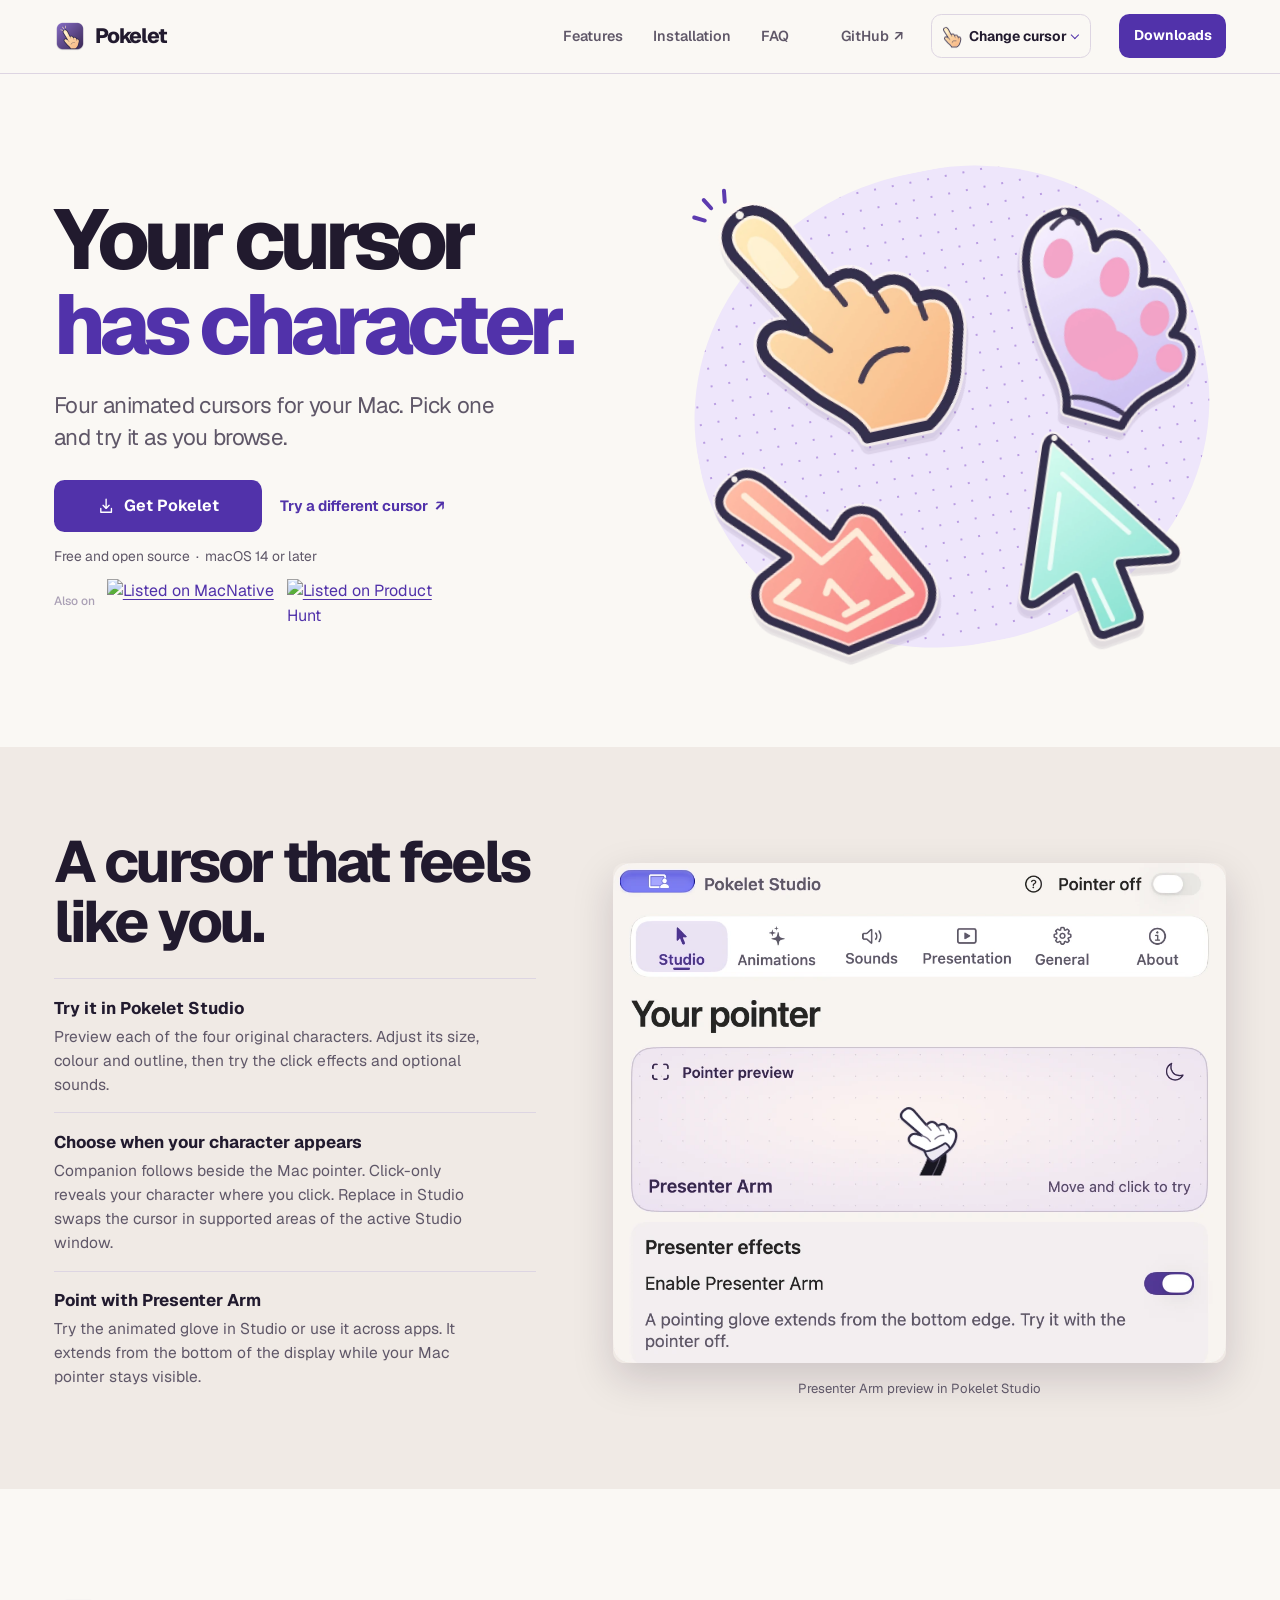
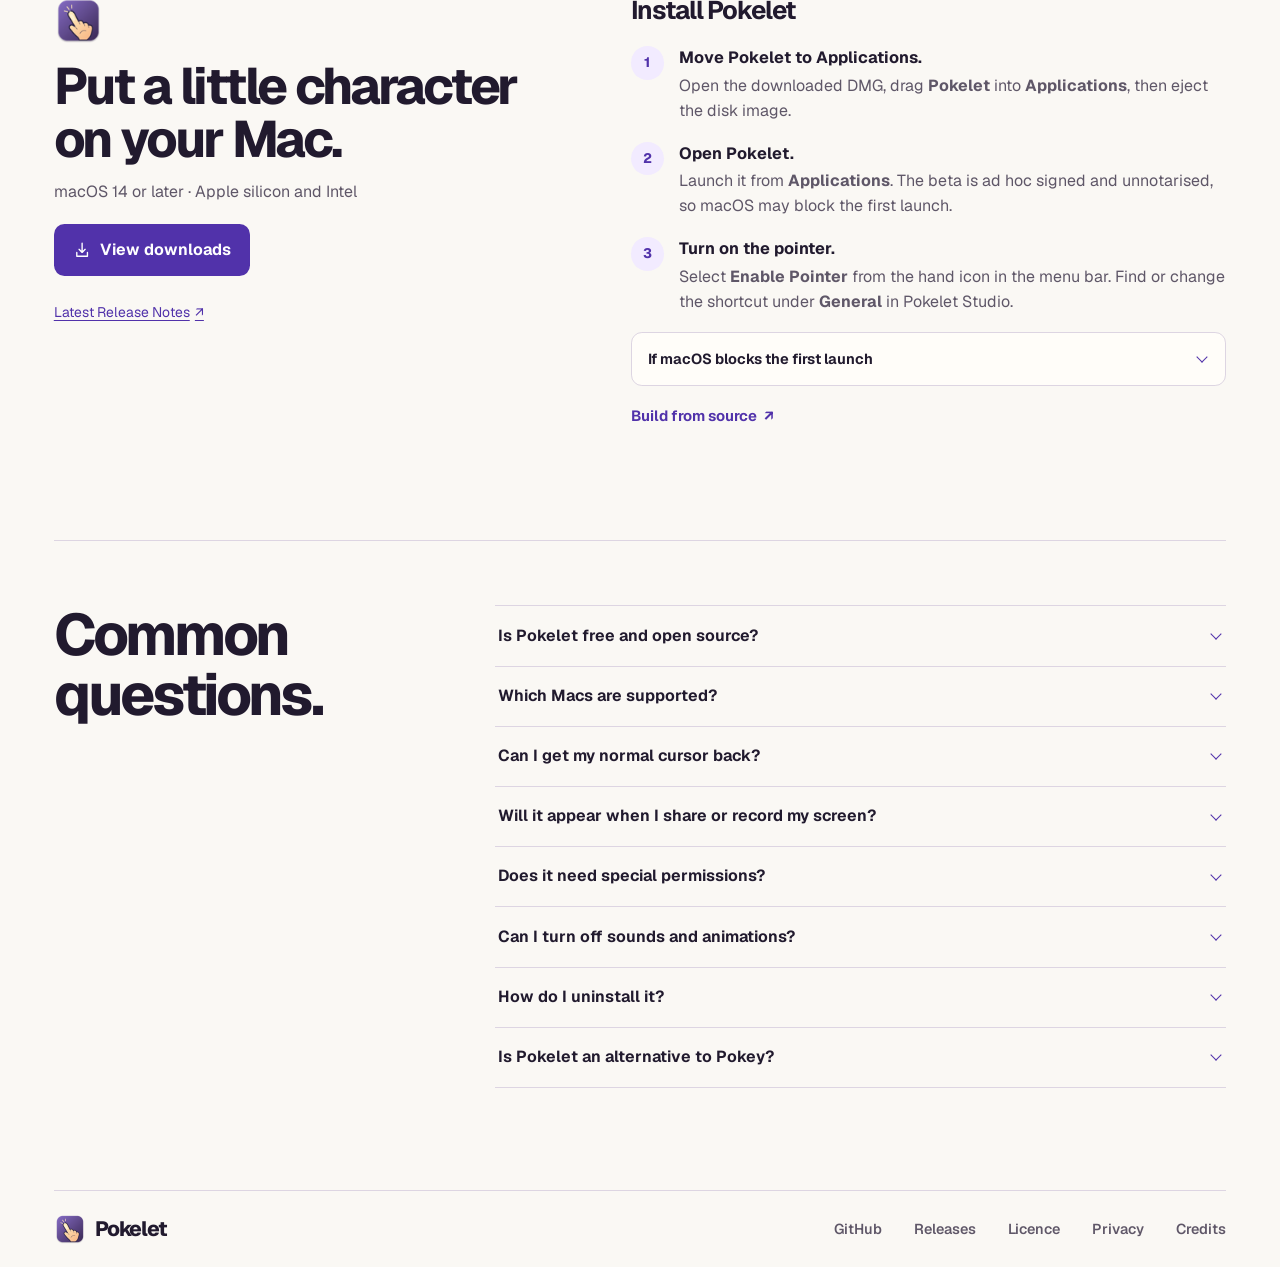
==== docs/site/index.html @ 0ee72906 "docs: update README and index.html with new links and badges" ====
<!DOCTYPE html>
<html lang="en-GB">
<head>
  <meta charset="utf-8">
  <meta name="viewport" content="width=device-width, initial-scale=1">
  <meta name="color-scheme" content="light dark">
  <meta name="theme-color" content="#faf8f4" media="(prefers-color-scheme: light)">
  <meta name="theme-color" content="#1a1622" media="(prefers-color-scheme: dark)">
  <title>Pokelet · Free animated cursor for macOS</title>
  <meta name="description" content="Pokelet is a free, open-source animated cursor app for macOS. Try four original cartoon characters, then customise their colours, click reactions and sounds on your Mac.">
  <link rel="canonical" href="https://smcnab1.github.io/pokelet/">
  <link rel="icon" href="assets/pokelet-icon.png" type="image/png" sizes="64x64">
  <meta property="og:type" content="website">
  <meta property="og:site_name" content="Pokelet">
  <meta property="og:title" content="Pokelet · Free animated cursor for macOS">
  <meta property="og:description" content="Give your Mac cursor a little character. Try four animated pointers right in your browser.">
  <meta property="og:url" content="https://smcnab1.github.io/pokelet/">
  <meta property="og:image" content="https://smcnab1.github.io/pokelet/assets/pokelet-social.jpg">
  <meta property="og:image:width" content="1200">
  <meta property="og:image:height" content="630">
  <meta property="og:image:alt" content="Pokelet’s four original cursor characters against a lilac dotted backdrop beside the words Your cursor has character.">
  <meta name="twitter:card" content="summary_large_image">
  <link rel="preload" href="assets/geist.woff2" as="font" type="font/woff2" crossorigin>
  <link rel="stylesheet" href="style.css">
  <link rel="modulepreload" href="cursor.js">
  <link rel="modulepreload" href="releases.js">
  <script type="application/ld+json">
    {
      "@context": "https://schema.org",
      "@type": "SoftwareApplication",
      "name": "Pokelet",
      "url": "https://smcnab1.github.io/pokelet/",
      "description": "A free, open-source animated cursor companion for macOS.",
      "operatingSystem": "macOS 14 or later",
      "applicationCategory": "DesktopEnhancementApplication",
      "downloadUrl": "https://github.com/smcnab1/pokelet/releases",
      "offers": {"@type": "Offer", "price": 0, "priceCurrency": "USD"},
      "license": "https://github.com/smcnab1/pokelet/blob/main/LICENSE",
      "image": "https://smcnab1.github.io/pokelet/assets/pokelet-social.jpg"
    }
  </script>
  <script type="module" src="site.js"></script>
</head>
<body id="top">
  <a class="skip-link" href="#main">Skip to content</a>
  <header class="site-header">
    <div class="wrap header-inner">
      <a class="brand" href="#top">
        <img src="assets/pokelet-icon.png" width="32" height="32" alt="">
        Pokelet
      </a>
      <button class="menu-toggle" type="button" aria-expanded="false" aria-controls="primary-nav" hidden>
        <span class="menu-icon" aria-hidden="true"></span> Menu
      </button>
      <nav id="primary-nav" class="primary-nav" aria-label="Main">
        <a href="#features">Features</a>
        <a href="#install">Installation</a>
        <a href="#questions">FAQ</a>
        <a class="nav-github" href="https://github.com/smcnab1/pokelet">GitHub <span aria-hidden="true">↗</span></a>
      </nav>
      <details class="cursor-picker" hidden>
        <summary>
          <img src="assets/characters/finger-original-cursor.png" width="26" height="26" alt="">
          <svg class="native-marker" viewBox="0 0 26 26" width="26" height="26" aria-hidden="true"><path fill="currentColor" d="m7 4 14 11-7 .5-3.5 5z"/></svg>
          <span class="picker-label">Change cursor</span>
        </summary>
          <div class="cursor-options" id="cursor-options">
            <fieldset>
              <legend>Character</legend>
              <div class="character-options">
                <label class="character-choice"><input type="radio" name="character" value="finger" checked>
                  <span><img src="assets/characters/finger-original.webp" loading="lazy" width="50" height="50" alt="">The Finger</span>
                </label>
                <label class="character-choice"><input type="radio" name="character" value="catPaw">
                  <span><img src="assets/characters/catPaw-original.webp" loading="lazy" width="50" height="50" alt="">Cat Paw</span>
                </label>
                <label class="character-choice"><input type="radio" name="character" value="foamFinger">
                  <span><img src="assets/characters/foamFinger-original.webp" loading="lazy" width="50" height="50" alt="">Foam Finger</span>
                </label>
                <label class="character-choice"><input type="radio" name="character" value="comicArrow">
                  <span><img src="assets/characters/comicArrow-original.webp" loading="lazy" width="50" height="50" alt="">Comic Arrow</span>
                </label>
              </div>
            </fieldset>
            <div class="control-pair">
              <div>
                <label for="palette">Colour</label>
                <select id="palette" name="palette">
                  <option value="original">Original</option>
                  <option value="white">White</option>
                  <option value="black">Black</option>
                </select>
              </div>
              <div>
                <label for="response">Click response</label>
                <select id="response" name="response">
                  <option value="0">Barely There</option>
                  <option value="1">Polite</option>
                  <option value="2" selected>Playful</option>
                  <option value="3">Dramatic</option>
                  <option value="4">Unhinged</option>
                </select>
              </div>
            </div>
            <div class="control-bottom">
              <label class="sound-toggle"><input type="checkbox" name="sound"> Sound</label>
              <button class="reset-button" type="button" aria-pressed="false">Use normal cursor</button>
            </div>
          </div>
      </details>
      <a class="button button-small header-download" data-download="Download" href="https://github.com/smcnab1/pokelet/releases"><span class="download-label">Downloads</span></a>
    </div>
  </header>

  <main id="main" tabindex="-1">
    <section class="wrap hero" id="try" aria-labelledby="hero-title">
      <div class="hero-copy">
        <h1 id="hero-title">Your cursor <span>has character.</span></h1>
        <p class="intro">Four animated cursors for your Mac. Pick one and try it as you browse.</p>
        <div class="actions">
          <a class="button" data-download="Download Pokelet" href="https://github.com/smcnab1/pokelet/releases">
            <svg class="icon" viewBox="0 0 24 24" fill="none" stroke="currentColor" stroke-width="1.8" stroke-linecap="round" stroke-linejoin="round" aria-hidden="true"><path d="M12 3v12m-4-4 4 4 4-4M5 15v5h14v-5"/></svg>
            <span class="download-label">Get Pokelet</span>
          </a>
          <button class="text-action hero-picker" type="button" aria-controls="cursor-options" aria-expanded="false" hidden>Try a different cursor <span aria-hidden="true">↗</span></button>
        </div>      
        <div class="hero-support">
          <p class="hero-note">
            Free and open source
            <span aria-hidden="true">·</span>
            macOS 14 or later
          </p>

          <div class="hero-listing">
            <span class="hero-listing-label">Also on</span>

            <a
              class="hero-listing-link"
              href="https://macnative.io/apps/pokelet?utm_source=macnative-badge&utm_medium=referral"
              target="_blank"
              rel="noopener noreferrer"
              aria-label="View Pokelet on MacNative"
            >
              <img
                src="https://macnative.io/badge?kind=listed&amp;theme=dark&amp;slug=pokelet&amp;small=1&amp;rounded=1"
                alt="Listed on MacNative"
                width="168"
                height="44"
                decoding="async"
              />
            </a>
            <a 
              class="hero-listing-link"
              href="https://www.producthunt.com/products/pokelet?embed=true&amp;utm_source=badge-featured&amp;utm_medium=badge&amp;utm_campaign=badge-pokelet" 
              target="_blank" 
              rel="noopener noreferrer"
              aria-label="View Pokelet on Product Hunt"
            >
              <img 
                src="https://api.producthunt.com/widgets/embed-image/v1/featured.svg?post_id=1326610&amp;theme=dark&amp;t=1795424503464"
                alt="Listed on Product Hunt"
                width="180"
                height="60"
                decoding="async"
              >
            </a>
          </div>
        </div>
      </div>

      <div class="hero-art">
        <div class="character-sheet">
          <button class="hero-piece hero-finger" data-character="finger" type="button" aria-label="Try The Finger" aria-pressed="true" disabled>
            <img class="hero-character" fetchpriority="high" src="assets/characters/finger-original.webp" width="312" height="312" alt="">
          </button>
          <button class="hero-piece hero-cat" data-character="catPaw" type="button" aria-label="Try Cat Paw" aria-pressed="false" disabled>
            <img class="hero-character" src="assets/characters/catPaw-original.webp" width="312" height="312" alt="">
          </button>
          <button class="hero-piece hero-foam" data-character="foamFinger" type="button" aria-label="Try Foam Finger" aria-pressed="false" disabled>
            <img class="hero-character" src="assets/characters/foamFinger-original.webp" width="312" height="312" alt="">
          </button>
          <button class="hero-piece hero-arrow" data-character="comicArrow" type="button" aria-label="Try Comic Arrow" aria-pressed="false" disabled>
            <img class="hero-character" src="assets/characters/comicArrow-original.webp" width="312" height="312" alt="">
          </button>
          <span class="hero-rays" aria-hidden="true"><i></i><i></i><i></i></span>
        </div>
      </div>
    </section>

    <section class="feature-band" id="features" aria-labelledby="features-title">
      <div class="wrap feature-layout">
        <div class="feature-copy">
          <h2 id="features-title">A cursor that feels like you.</h2>
          <dl class="feature-list">
            <div><dt>Try it in Pokelet Studio</dt><dd>Preview each of the four original characters. Adjust its size, colour and outline, then try the click effects and optional sounds.</dd></div>
            <div><dt>Choose when your character appears</dt><dd>Companion follows beside the Mac pointer. Click-only reveals your character where you click. Replace in Studio swaps the cursor in supported areas of the active Studio window.</dd></div>
            <div><dt>Point with Presenter Arm</dt><dd>Try the animated glove in Studio or use it across apps. It extends from the bottom of the display while your Mac pointer stays visible.</dd></div>
          </dl>
        </div>
        <figure class="settings-figure">
          <picture>
            <source media="(prefers-color-scheme: dark) and (min-width: 761px)" srcset="assets/pokelet-studio-dark.webp" width="1450" height="926">
            <img src="assets/pokelet-studio-light.webp" width="1080" height="880" loading="lazy" decoding="async" alt="Pokelet Studio showing the animated Presenter Arm glove in the pointer preview, with Presenter Arm enabled">
          </picture>
          <figcaption>Presenter Arm preview in Pokelet Studio</figcaption>
        </figure>
      </div>
    </section>

    <section class="wrap install-section" id="install" aria-labelledby="install-title">
      <div class="download-panel">
        <img src="assets/pokelet-icon.png" width="64" height="64" loading="lazy" alt="">
        <h2 id="install-title">Put a little character on your Mac.</h2>
        <p>macOS 14 or later · Apple silicon and Intel</p>
        <a class="button" data-download="Download DMG" href="https://github.com/smcnab1/pokelet/releases">
          <svg class="icon" viewBox="0 0 24 24" fill="none" stroke="currentColor" stroke-width="1.8" stroke-linecap="round" stroke-linejoin="round" aria-hidden="true"><path d="M12 3v12m-4-4 4 4 4-4M5 15v5h14v-5"/></svg>
          <span class="download-label">View downloads</span>
        </a>
        <a class="release-link" data-release-notes href="https://github.com/smcnab1/pokelet/releases"><span>Latest Release Notes</span> <span aria-hidden="true">↗</span></a>
      </div>
      <div class="install-guide">
        <h3>Install Pokelet</h3>
        <ol class="steps">
          <li><span class="step-number" aria-hidden="true">1</span><strong>Move Pokelet to Applications.</strong><p>Open the downloaded DMG, drag <strong>Pokelet</strong> into <strong>Applications</strong>, then eject the disk image.</p></li>
          <li><span class="step-number" aria-hidden="true">2</span><strong>Open Pokelet.</strong><p>Launch it from <strong>Applications</strong>. The beta is ad hoc signed and unnotarised, so macOS may block the first launch.</p></li>
          <li><span class="step-number" aria-hidden="true">3</span><strong>Turn on the pointer.</strong><p>Select <strong>Enable Pointer</strong> from the hand icon in the menu bar. Find or change the shortcut under <strong>General</strong> in Pokelet Studio.</p></li>
        </ol>
        <details class="install-note">
          <summary>If macOS blocks the first launch</summary>
          <p>Check the <a data-release-notes href="https://github.com/smcnab1/pokelet/releases">release notes</a>. Proceed only if you trust the source and the <a href="https://github.com/smcnab1/pokelet/blob/main/docs/VERIFYING_RELEASES.md">download verification checks</a> pass. If macOS cannot verify the developer, choose <strong>Open Anyway</strong> in <strong>System Settings → Privacy &amp; Security</strong> if offered. Leave Gatekeeper enabled. Stop if macOS reports damage or malware. <a href="https://support.apple.com/102445">Apple’s guidance on opening apps</a></p>
        </details>
        <a class="text-action source-link" href="https://github.com/smcnab1/pokelet/blob/main/CONTRIBUTING.md#build-from-source">Build from source <span aria-hidden="true">↗</span></a>
      </div>
    </section>

    <section class="wrap faq-section" id="questions" aria-labelledby="faq-title">
      <div class="section-heading">
        <h2 id="faq-title">Common questions.</h2>
      </div>
      <div class="faq-list">
        <details><summary>Is Pokelet free and open source?</summary><p>Yes. Pokelet is a free native macOS app that runs locally without an account. Its source code is available on GitHub under the <a href="https://github.com/smcnab1/pokelet/blob/main/LICENSE">MIT licence</a>.</p></details>
        <details><summary>Which Macs are supported?</summary><p>Pokelet’s universal build targets macOS 14 Sonoma and later on Apple silicon and Intel. Check the release notes for the requirements of your download. Hands-on testing used an M2 Mac. Intel and older macOS runtime checks are pending. See the <a href="https://github.com/smcnab1/pokelet/blob/main/VERIFICATION.md">verification record</a> for details.</p></details>
        <details><summary>Can I get my normal cursor back?</summary><p>Yes. Companion mode keeps the native cursor visible. Replace in Studio restores the normal cursor when you leave eligible areas of the active Studio window. Switch Pokelet off from the menu bar or with the shortcut shown under <strong>General</strong> in Studio.</p></details>
        <details><summary>Will it appear when I share or record my screen?</summary><p>Choose the entire display in your sharing or recording app and check that the overlay appears in its preview. Single-window capture generally excludes it. Whole-display recording was verified on one M2 Mac with an earlier build.</p></details>
        <details><summary>Does it need special permissions?</summary><p>Ordinary pointer features work without Accessibility or Input Monitoring. The optional <strong>Interactive clicks only</strong> sound setting uses Accessibility information. It stays silent if macOS cannot identify the control or Accessibility access is unavailable. Choose <strong>Every click</strong> for regular playback.</p></details>
        <details><summary>Can I turn off sounds and animations?</summary><p>Yes. Sounds start off and can be switched off again in <strong>Sounds</strong>. Turn off click effects in <strong>Animations</strong>. Pokelet also follows the macOS Reduce Motion setting.</p></details>
        <details><summary>How do I uninstall it?</summary><p>To clear preferences, remove imported audio and disable launch at login, first choose <strong>General → Reset Settings…</strong> in Pokelet Studio. Then choose <strong>Quit Pokelet</strong> from the menu and move Pokelet from <strong>Applications</strong> to the Bin.</p></details>
        <details><summary>Is Pokelet an alternative to Pokey?</summary><p>Pokelet is an independent, open-source alternative to Pokey, with its own artwork and click sounds.</p></details>
      </div>
    </section>
  </main>

  <footer class="wrap site-footer">
    <a class="brand" href="#top">
      <img src="assets/pokelet-icon.png" width="32" height="32" loading="lazy" alt="">
      Pokelet
    </a>
    <nav aria-label="Footer">
      <a href="https://github.com/smcnab1/pokelet">GitHub</a>
      <a href="https://github.com/smcnab1/pokelet/releases">Releases</a>
      <a href="https://github.com/smcnab1/pokelet/blob/main/LICENSE">Licence</a>
      <a href="https://github.com/smcnab1/pokelet/blob/main/PRIVACY.md">Privacy</a>
      <a href="https://github.com/smcnab1/pokelet/blob/main/THIRD_PARTY_NOTICES.md">Credits</a>
    </nav>
  </footer>
  <div class="live-pointer" aria-hidden="true"><img src="assets/characters/finger-original.webp" width="52" height="52" alt=""></div>
  <div class="impact" aria-hidden="true">
    <svg viewBox="-26 -26 52 52" width="52" height="52" fill="none" stroke="currentColor" stroke-width="2.5" stroke-linecap="round">
      <path class="impact-rays" d="M0-11v-8m9 23 8 4m-26 0-7 5m5-21-6-4m26 1 6-5"/>
      <circle class="impact-ring" r="12"/>
      <path class="impact-paw" fill="currentColor" stroke="none" d="M-19-2c-3-4 1-8 4-7 4-1 8 4 6 7-2 2-8 2-10 0Zm-4-8a2.5 3 0 1 1 0-6 2.5 3 0 0 1 0 6Zm5-4a2.5 3 0 1 1 0-6 2.5 3 0 0 1 0 6Zm6 0a2.5 3 0 1 1 0-6 2.5 3 0 0 1 0 6Zm5 4a2.5 3 0 1 1 0-6 2.5 3 0 0 1 0 6Z"/>
    </svg>
  </div>
</body>
</html>
---- docs/site/style.css ----
@font-face {
  font-family: Geist;
  src: url("assets/geist.woff2") format("woff2");
  font-style: normal;
  font-weight: 100 900;
  font-display: swap;
}

:root {
  color-scheme: light dark;
  --paper: #faf8f4;
  --surface: #fffdf9;
  --ink: #211a2e;
  --muted: #5f5768;
  --line: #ddd5e2;
  --accent: #5132aa;
  --accent-hover: #3f248c;
  --button-ink: #fff;
  --selected: #f2ebff;
  --selection-border: #6848b9;
  --band: #f0eae5;
  --stage: #eee6fb;
  --stage-dot: #ba9ee2;
  --stage-accent: #5c3baf;
  --gutter: clamp(1rem, 4.2vw, 4rem);
  --section: clamp(4.25rem, 8vw, 7.5rem);
  font-family: Geist, system-ui, sans-serif;
  font-synthesis: none;
  line-height: 1.55;
}

@media (prefers-color-scheme: dark) {
  :root {
    --paper: #1a1622;
    --surface: #221b2e;
    --ink: #f9f2ff;
    --muted: #c6b9d1;
    --line: #41364f;
    --accent: #cfb6ff;
    --accent-hover: #ebdbff;
    --button-ink: #261743;
    --selected: #382b4f;
    --selection-border: #b893f2;
    --band: #211a2c;
    --stage: #38274d;
    --stage-dot: #695386;
    --stage-accent: #e1caff;
  }
}

*, *::before, *::after { box-sizing: border-box; }
[hidden] { display: none !important; }
html { scroll-padding-top: 5.75rem; }
body { margin: 0; background: var(--paper); color: var(--ink); }
img { display: block; max-width: 100%; height: auto; }
button, select, input { font: inherit; }
button { color: inherit; }
a { color: var(--accent); text-underline-offset: .2em; }
a:hover { text-decoration-thickness: 2px; }
:focus-visible { outline: 2px solid var(--accent); outline-offset: 4px; }
h1, h2, h3, p, figure, fieldset, dl, dd { margin: 0; }
h1, h2, h3 { line-height: 1.03; }
h2 { font-size: clamp(2.25rem, 4.55vw, 4.25rem); letter-spacing: -.051em; font-weight: 740; }
h3 { font-size: 1.6rem; letter-spacing: -.045em; }
p { color: var(--muted); }

.wrap {
  width: min(82rem, 100% - max(var(--gutter), env(safe-area-inset-left)) - max(var(--gutter), env(safe-area-inset-right)));
  margin-inline: auto;
}

.skip-link {
  position: fixed;
  z-index: 3;
  inset: .75rem auto auto 1rem;
  transform: translateY(-200%);
  padding: .65rem 1rem;
  border-radius: .5rem;
  background: var(--surface);
}
.skip-link:focus { transform: none; }

.site-header {
  position: sticky;
  z-index: 2;
  top: 0;
  background: var(--paper);
  border-bottom: 1px solid var(--line);
}
.header-inner {
  display: grid;
  grid-template-columns: 1fr auto auto auto;
  grid-template-areas: "brand nav cursor download";
  align-items: center;
  gap: clamp(.75rem, 2.2vw, 2rem);
  min-height: 4.55rem;
  position: relative;
}
.brand {
  grid-area: brand;
  display: inline-flex;
  align-items: center;
  gap: .57rem;
  justify-self: start;
  min-height: 2.75rem;
  color: var(--ink);
  font-size: 1.3rem;
  font-weight: 780;
  letter-spacing: -.055em;
  text-decoration: none;
}
.brand img { flex: none; }
.primary-nav, .site-footer nav { display: flex; align-items: center; flex-wrap: wrap; gap: clamp(.75rem, 2.35vw, 2.1rem); }
.primary-nav { grid-area: nav; }
.primary-nav a, .site-footer nav a {
  display: inline-flex;
  align-items: center;
  gap: .3rem;
  min-height: 2.75rem;
  color: var(--muted);
  font-size: .9rem;
  font-weight: 570;
  text-decoration: none;
}
.primary-nav a:hover, .site-footer nav a:hover { color: var(--accent); text-decoration: underline; }
.nav-github { margin-inline-start: clamp(0rem, 1.7vw, 2rem); }
.menu-toggle {
  grid-area: toggle;
  display: none;
  justify-content: center;
  align-items: center;
  gap: .4rem;
  min-height: 2.75rem;
  padding: 0 .65rem;
  background: transparent;
  border: 1px solid var(--line);
  border-radius: .55rem;
  cursor: pointer;
  font-size: .86rem;
  font-weight: 650;
}
.menu-icon { width: .78rem; height: .42rem; border-block: 1.5px solid; }
.header-download { grid-area: download; min-inline-size: 6.55rem; }

.button {
  display: inline-flex;
  align-items: center;
  justify-content: center;
  gap: .55rem;
  width: fit-content;
  min-height: 3.25rem;
  padding: .65rem 1.12rem;
  border: 1px solid transparent;
  border-radius: .65rem;
  background: var(--accent);
  color: var(--button-ink);
  font-weight: 675;
  text-decoration: none;
  transition: background-color 140ms ease;
}
.button:hover { background: var(--accent-hover); }
.button-small { min-height: 2.75rem; padding: .45rem .85rem; font-size: .88rem; }
.icon { flex: none; width: 1.14rem; height: 1.14rem; }
.text-action {
  display: inline-flex;
  align-items: center;
  gap: .45rem;
  min-height: 2.75rem;
  font-size: .93rem;
  font-weight: 660;
  text-decoration: none;
}
.text-action:hover { text-decoration: underline; }

.hero {
  display: grid;
  grid-template-columns: minmax(0, 1.02fr) minmax(0, 1fr);
  align-items: center;
  gap: clamp(1rem, 3vw, 3.2rem);
  padding-block: clamp(3rem, 6.35vw, 6.8rem) clamp(3.5rem, 6.4vw, 7rem);
}
.hero h1 {
  font-size: clamp(2.95rem, 6.6vw, 6.3rem);
  font-weight: 780;
  line-height: 1;
  letter-spacing: -.069em;
}
.hero h1 span { display: block; color: var(--accent); }
.intro {
  max-width: 31ch;
  margin-block: 1.5rem 1.65rem;
  font-size: clamp(1.11rem, 1.75vw, 1.4rem);
  line-height: 1.42;
  letter-spacing: -.027em;
}
.actions { display: flex; align-items: center; flex-wrap: wrap; gap: .3rem 1.13rem; }
.hero-note { margin-top: .85rem; font-size: .865rem; }
.hero .button { min-inline-size: 13rem; }
.hero-picker { padding: 0; border: 0; background: transparent; color: var(--accent); cursor: pointer; }
.hero-note span { padding-inline: .18rem; }

.hero-art {
  position: relative;
  isolation: isolate;
  aspect-ratio: 1.1;
}
.hero-art::before {
  content: "";
  position: absolute;
  inset: 3% 3% 4% 5%;
  z-index: -1;
  border-radius: 51% 46% 50% 48%;
  background-color: var(--stage);
  background-image: radial-gradient(circle, var(--stage-dot) .8px, transparent 1.2px);
  background-size: 18px 18px;
  transform: rotate(-11deg);
}
.character-sheet { position: absolute; inset: 0; }
.hero-piece {
  position: absolute;
  display: block;
  width: var(--piece-width);
  padding: 0;
  border: 0;
  border-radius: 28%;
  background: transparent;
  transform: rotate(var(--tilt));
  transition: transform 170ms ease;
  cursor: pointer;
  -webkit-tap-highlight-color: transparent;
}
.hero-piece:not(:disabled):is(:hover, :focus-visible) { transform: rotate(var(--tilt)) translateY(-5px); z-index: 1; }
.hero-character {
  width: 100%;
  transform-origin: 30.77% 14.42%;
  filter: drop-shadow(0 8px 0 rgb(54 32 81 / .13));
}
.hero-finger { --tilt: -12deg; --piece-width: 56%; top: 0; left: 0; }
.hero-cat { --tilt: 16deg; --piece-width: 44%; top: 6%; left: 53%; }
.hero-foam { --tilt: -17deg; --piece-width: 44%; top: 53%; left: 3%; }
.hero-arrow { --tilt: 9deg; --piece-width: 42%; top: 50%; left: 54%; }
.hero-rays { position: absolute; top: 6%; left: 4%; width: 9%; aspect-ratio: 1; color: var(--stage-accent); pointer-events: none; }
.hero-rays i { position: absolute; display: block; width: 29%; height: 8%; border-radius: 1rem; background: currentColor; }
.hero-rays i:nth-child(1) { top: 63%; left: 9%; transform: rotate(16deg); }
.hero-rays i:nth-child(2) { top: 32%; left: 25%; transform: rotate(48deg); }
.hero-rays i:nth-child(3) { top: 17%; left: 59%; transform: rotate(86deg); }


/* Hero supporting information */
.hero-support {
  display: flex;
  flex-direction: column;
  align-items: flex-start;
  gap: 12px;
  margin-top: 14px;
}

.hero-support .hero-note {
  margin: 0;
}

/* Directory recognition */
.hero-listing {
  display: inline-flex;
  align-items: center;
  gap: 12px;
}

.hero-listing-label {
  color: #aaa0b5;
  font-size: 0.75rem;
  font-weight: 500;
  white-space: nowrap;
}

.hero-listing-link {
  display: inline-flex;
  align-items: center;
  border-radius: 999px;
  transition:
    transform 180ms ease,
    filter 180ms ease;
}

.hero-listing-link img {
  display: block;
  width: 168px;
  height: 44px;
}

@media (hover: hover) {
  .hero-listing-link:hover {
    transform: translateY(-2px);
    filter: brightness(1.15);
  }
}

.hero-listing-link:focus-visible {
  outline: 2px solid #c9a9f3;
  outline-offset: 4px;
}

@media (prefers-reduced-motion: reduce) {
  .hero-listing-link {
    transition: none;
  }
}

.cursor-picker { grid-area: cursor; }
.site-header .cursor-picker summary {
  position: relative;
  display: flex;
  justify-content: center;
  gap: .35rem;
  min-height: 2.75rem;
  padding: .3rem .55rem .3rem .35rem;
  border: 1px solid var(--line);
  border-radius: .65rem;
  font-size: .87rem;
  white-space: nowrap;
}
.cursor-picker summary img { width: 1.6rem; flex: none; }
.native-marker, [data-native] summary img { display: none; }
[data-native] .native-marker { display: block; flex: none; }
.site-header .cursor-picker summary::after { width: .36rem; height: .36rem; }
.cursor-picker[open] summary { border-color: var(--selection-border); background: var(--selected); }
.cursor-options {
  position: absolute;
  inset: 100% 0 auto auto;
  display: grid;
  width: min(21.5rem, 100%);
  max-height: calc(100dvh - 5.5rem);
  overflow-y: auto;
  gap: .95rem;
  padding: 1.15rem;
  border: 1px solid var(--line);
  border-radius: 1rem;
  background: var(--surface);
  box-shadow: 0 14px 38px rgb(34 21 52 / .15);
}
.cursor-options fieldset { border: 0; padding: 0; min-width: 0; }
.cursor-options legend, .control-pair label { padding: 0; font-size: .87rem; font-weight: 670; }
.character-options { display: grid; grid-template-columns: 1fr 1fr; gap: .48rem; margin-top: .55rem; }
.character-choice { position: relative; cursor: pointer; }
.character-choice input {
  position: absolute;
  inset: 0;
  width: 100%;
  height: 100%;
  opacity: 0;
  margin: 0;
  cursor: inherit;
}
.character-choice span {
  display: flex;
  align-items: center;
  min-height: 3.45rem;
  gap: .22rem;
  padding: .15rem .4rem .15rem .03rem;
  border: 1px solid var(--line);
  border-radius: .62rem;
  font-size: .81rem;
  font-weight: 650;
}
.character-choice img { width: 2.3rem; flex: none; transition: transform 130ms ease; }
.character-choice:hover img { transform: translate(-1px, -2px) rotate(-8deg); }
.character-choice:hover span { border-color: var(--selection-border); }
.character-choice input:checked + span {
  border-color: var(--selection-border);
  box-shadow: inset 0 0 0 1px var(--selection-border);
  background: var(--selected);
}
.character-choice input:focus-visible + span { outline: 2px solid var(--accent); outline-offset: 2px; }
.control-pair { display: grid; grid-template-columns: 1fr 1fr; gap: .65rem; }
.control-pair > div { display: grid; gap: .42rem; min-width: 0; }
.control-pair select {
  width: 100%;
  min-height: 2.75rem;
  padding: .36rem .48rem;
  border: 1px solid var(--selection-border);
  border-radius: .48rem;
  background: var(--surface);
  color: var(--ink);
  font-size: .86rem;
}
.control-bottom { display: flex; flex-wrap: wrap; justify-content: space-between; align-items: center; gap: .1rem .5rem; }
.sound-toggle, .reset-button { display: inline-flex; gap: .46rem; align-items: center; min-height: 2.75rem; font-size: .86rem; font-weight: 650; cursor: pointer; }
.sound-toggle input { width: 1.06rem; height: 1.06rem; margin: 0; accent-color: var(--accent); }
.reset-button { padding: 0 .38rem; background: none; border: 0; color: var(--accent); text-decoration: underline; text-underline-offset: .16em; }

.reset-button[aria-pressed="true"] { border-radius: .44rem; background: var(--selected); color: var(--ink); }

.live-pointer, .impact { position: fixed; top: 0; left: 0; pointer-events: none; z-index: 5; }
.live-pointer { display: none; }
[data-cursor-reaction] .live-pointer { display: block; }
.live-pointer img {
  position: absolute;
  width: 52px;
  max-width: none;
  left: -16px;
  top: -8px;
  transform-origin: 16px 8px;
}
.impact { color: var(--stage-accent); }
.impact svg { position: absolute; left: -26px; top: -26px; opacity: 0; overflow: visible; }
.impact svg > * { display: none; }
[data-shape="rays"] .impact-rays, [data-shape="ring"] .impact-ring, [data-shape="paw"] .impact-paw { display: block; }

.feature-band { background: var(--band); }
.feature-layout {
  display: grid;
  grid-template-columns: minmax(0, .88fr) minmax(0, 1.12fr);
  align-items: center;
  gap: clamp(1.75rem, 6vw, 5.5rem);
  padding-block: clamp(3.5rem, 6.6vw, 6.35rem);
}
.feature-copy h2 { max-width: 12ch; margin-bottom: 1.65rem; }
.feature-list > div { padding: .97rem 0; border-top: 1px solid var(--line); }
.feature-list dt { font-size: 1.06rem; font-weight: 710; }
.feature-list dd { color: var(--muted); margin-top: .24rem; font-size: .97rem; max-width: 44ch; }
.settings-figure {
  padding: clamp(.5rem, 2vw, 1.55rem) 0 0;
}
.settings-figure img { width: 100%; height: auto; border-radius: .72rem; box-shadow: 0 15px 40px rgb(30 14 41 / .17); }
.settings-figure figcaption { margin-top: 1rem; font-size: .82rem; color: var(--muted); text-align: center; }

.install-section {
  display: grid;
  grid-template-columns: minmax(0, .9fr) minmax(0, 1.1fr);
  gap: clamp(2rem, 7vw, 6rem);
  align-items: start;
  padding-block: var(--section);
}
.download-panel {
  display: grid;
  justify-items: start;
  align-content: center;
  gap: .9rem;
  padding-block: .25rem 1rem;
}
.download-panel h2 { max-width: 13ch; font-size: clamp(2.35rem, 4vw, 3.65rem); text-wrap: balance; }
.download-panel img { width: 3.1rem; }
.download-panel p { margin-bottom: .35rem; }
.download-panel .button { min-inline-size: 10.8rem; }
.release-link { display: inline-flex; align-items: center; gap: .32rem; font-size: .87rem; min-height: 2.75rem; }
.install-guide h3 { margin: .35rem 0 1.35rem; }
.steps { padding: 0; margin: 0; }
.steps li::marker { color: transparent; }
.steps li {
  position: relative;
  padding: 0 0 1.1rem 3rem;
}
.step-number {
  position: absolute;
  top: .04rem;
  left: 0;
  display: grid;
  place-items: center;
  width: 2.1rem;
  height: 2.1rem;
  border-radius: 50%;
  background: var(--selected);
  color: var(--accent);
  font-size: .86rem;
  font-weight: 740;
}
.steps li > strong { font-size: 1.02rem; }
.steps li p { margin-top: .16rem; }
details summary {
  position: relative;
  display: flex;
  align-items: center;
  justify-content: space-between;
  gap: 1rem;
  min-height: 3.25rem;
  padding: .72rem .18rem;
  list-style: none;
  cursor: pointer;
  font-weight: 665;
}
summary::-webkit-details-marker { display: none; }
details summary::after {
  content: "";
  flex: none;
  width: .5rem;
  height: .5rem;
  margin: -.25rem .2rem 0 0;
  border-right: 1.5px solid var(--accent);
  border-bottom: 1.5px solid var(--accent);
  rotate: 45deg;
}
details[open] summary::after { margin-top: .2rem; rotate: 225deg; }
details summary:hover { color: var(--accent); }
details p { max-width: 65ch; padding: 0 1.5rem 1rem .18rem; }
.install-note {
  padding-inline: .85rem;
  border: 1px solid var(--line);
  border-radius: .68rem;
  background: var(--surface);
  font-size: .91rem;
}
.source-link { margin-top: .5rem; }

.faq-section {
  display: grid;
  grid-template-columns: minmax(0, .68fr) minmax(0, 1.32fr);
  gap: .1rem clamp(1.65rem, 5vw, 4.4rem);
  align-items: start;
  padding-block: clamp(2.75rem, 5vw, 4.25rem) var(--section);
  border-top: 1px solid var(--line);
}
.faq-section h2 { max-width: 10ch; }
.faq-list { border-top: 1px solid var(--line); }
.faq-list details { border-bottom: 1px solid var(--line); }
.faq-list summary { min-height: 3.7rem; }
.site-footer {
  display: flex;
  flex-wrap: wrap;
  justify-content: space-between;
  gap: .25rem 1.5rem;
  align-items: center;
  border-top: 1px solid var(--line);
  padding-block: 1rem max(1rem, env(safe-area-inset-bottom));
}
.site-footer nav { gap: .05rem clamp(.8rem, 2.7vw, 2rem); }

@media (max-width: 60rem) {
  .hero { gap: 1.25rem; }
}

@media (max-width: 53rem) {
  .site-header { position: static; }
  .site-header:has(.menu-toggle:not([hidden])) { position: sticky; }
  .header-inner {
    grid-template-columns: 1fr auto auto auto;
    grid-template-areas: "brand toggle cursor download" "nav nav nav nav";
    gap: 0 .48rem;
    padding-block: .68rem;
    min-height: 4.15rem;
  }
  .menu-toggle { display: inline-flex; }
  .primary-nav {
    gap: 0 1.02rem;
    padding: .55rem 1rem;
    border: 1px solid var(--line);
    border-radius: 0 0 .8rem .8rem;
    background: var(--surface);
  }
  .menu-toggle:not([hidden]) + .primary-nav {
    display: none;
    position: absolute;
    inset: 100% 0 auto;
  }
  .menu-toggle[aria-expanded="true"] + .primary-nav { display: grid; grid-template-columns: 1fr 1fr; }
  .nav-github { margin-inline-start: 0; }
}

@media (max-width: 45rem) {
  .hero { grid-template-columns: 1fr; gap: 1.85rem; padding-top: 2.85rem; }
  .hero h1 { font-size: clamp(2.8rem, 10vw, 5.25rem); letter-spacing: -.057em; }
  .intro { margin-block: .95rem 1.05rem; }
  .hero-note { margin-top: .65rem; }
  .hero-art { width: min(100%, 34rem); }
  .control-pair select { font-size: 1rem; }
  .feature-layout, .install-section, .faq-section { grid-template-columns: minmax(0, 1fr); }
  .feature-copy h2, .faq-section h2 { max-width: none; }
  .settings-figure { width: min(100%, 35rem); }
}

@media (max-width: 30rem) {
  .hero .actions { gap: .16rem .75rem; }
  .hero .text-action { min-height: 2.75rem; }
  .character-choice span { font-size: .8rem; }
  .header-inner { column-gap: .35rem; }
  .header-download { min-inline-size: 5.7rem; padding-inline: .5rem; }
  .site-header .cursor-picker summary { width: 2.8rem; padding: 0; }
  .site-header .cursor-picker summary::after { display: none; }
  .picker-label { position: absolute; width: 1px; height: 1px; overflow: hidden; clip-path: inset(50%); white-space: nowrap; }
}

@media (max-width: 21rem) {
  .brand { font-size: 1.14rem; }
  .brand img { width: 27px; }
  .menu-toggle { width: 2.75rem; padding: 0; gap: 0; font-size: 0; }
  .header-download { min-inline-size: 0; padding-inline: .4rem; }
  .hero h1 { font-size: clamp(2.4rem, 12vw, 2.8rem); }
}

@media (prefers-reduced-motion: reduce) {
  *, *::before, *::after { transition-duration: 0s !important; }
  .hero-piece:not(:disabled):is(:hover, :focus-visible) { transform: rotate(var(--tilt)); }
  .character-choice:hover img { transform: none; }
}

@media (forced-colors: active) {
  .character-choice input:checked + span { outline: 2px solid Highlight; outline-offset: -3px; }
  .button, .site-header .cursor-picker summary { border-color: ButtonText; }
}

@media (any-pointer: fine) {
  html[data-pokelet] :is(body, a, button, summary, label, input[type="checkbox"], input[type="radio"]) {
    cursor: var(--reaction-cursor, var(--site-cursor, auto));
  }
  html[data-pokelet][data-cursor-reaction] { --reaction-cursor: none; }
  html[data-pokelet] :is(input:not([type="checkbox"], [type="radio"]), textarea, select, [contenteditable]:not([contenteditable="false"])) {
    cursor: auto;
  }
  html[data-pokelet] :is(input:is([type="text"], [type="search"], [type="url"], [type="tel"], [type="email"], [type="password"], :not([type])), textarea, [contenteditable]:not([contenteditable="false"])) {
    cursor: text;
  }
}
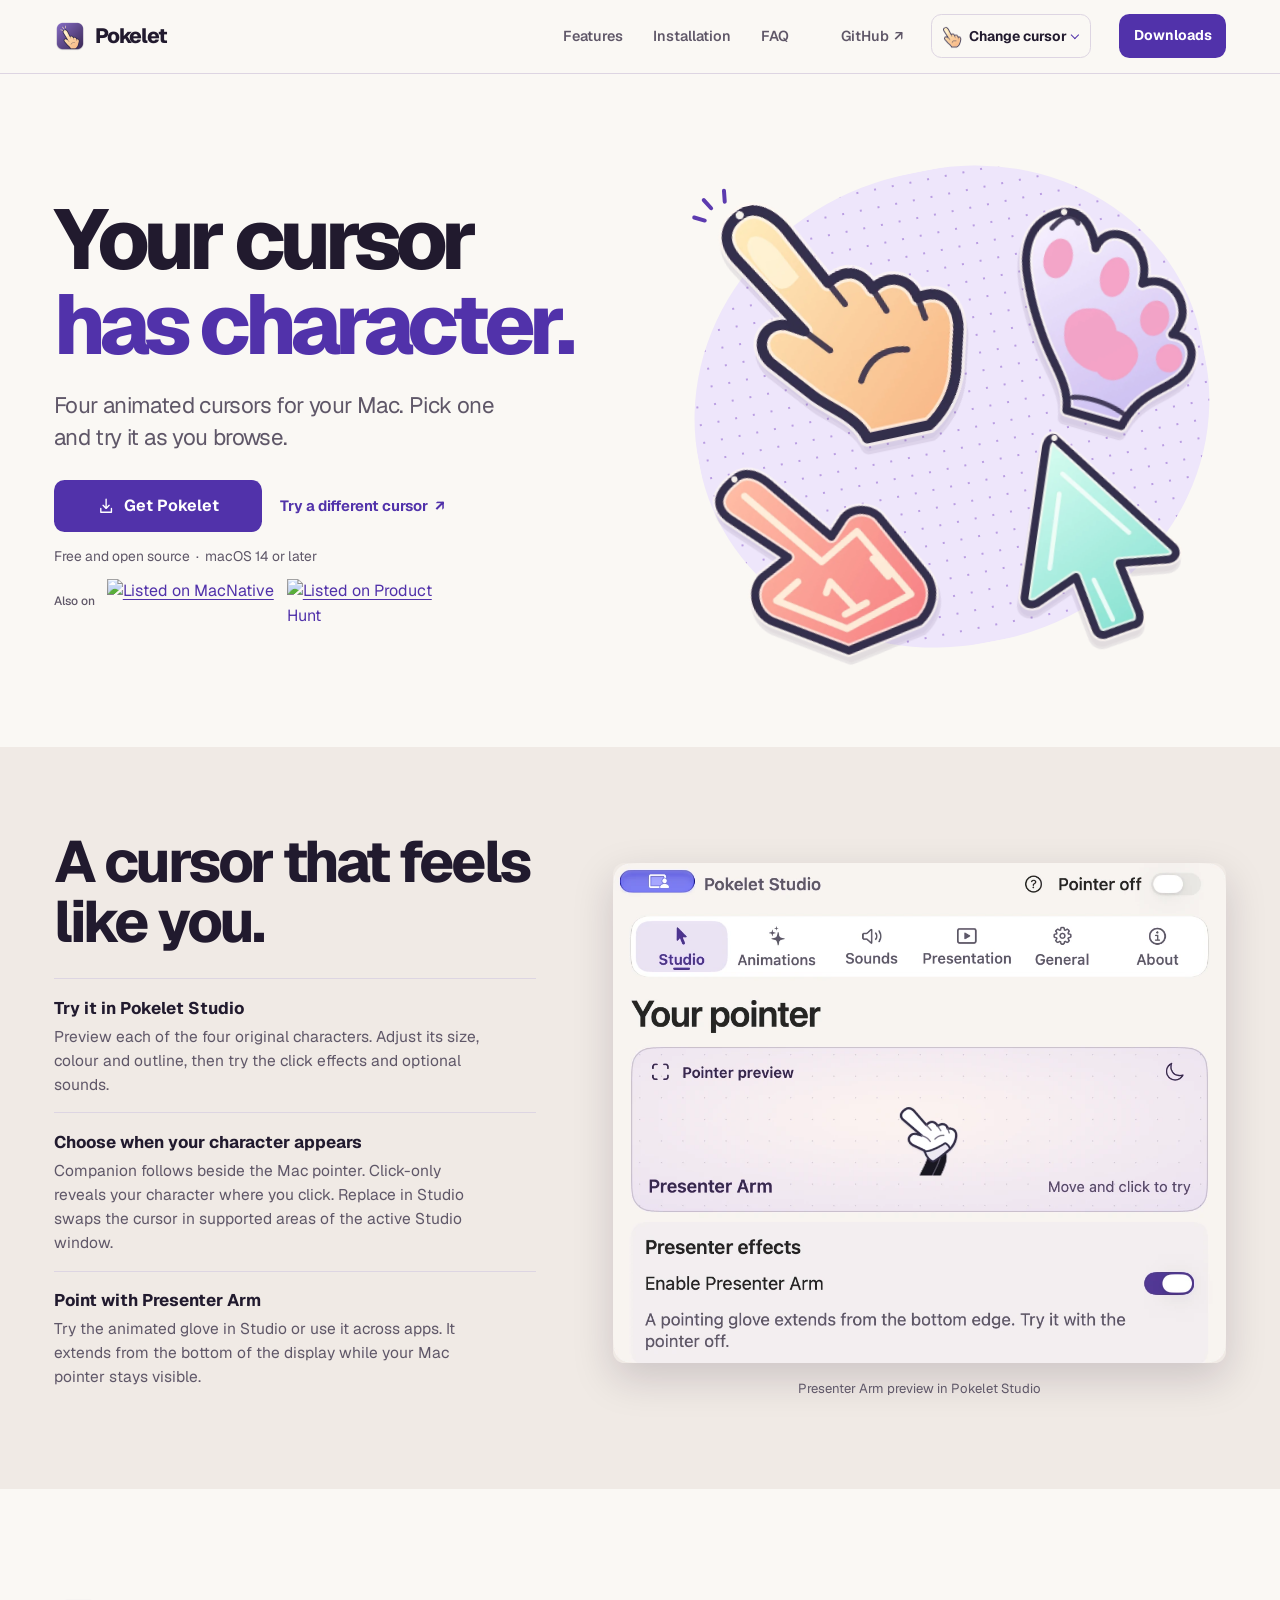
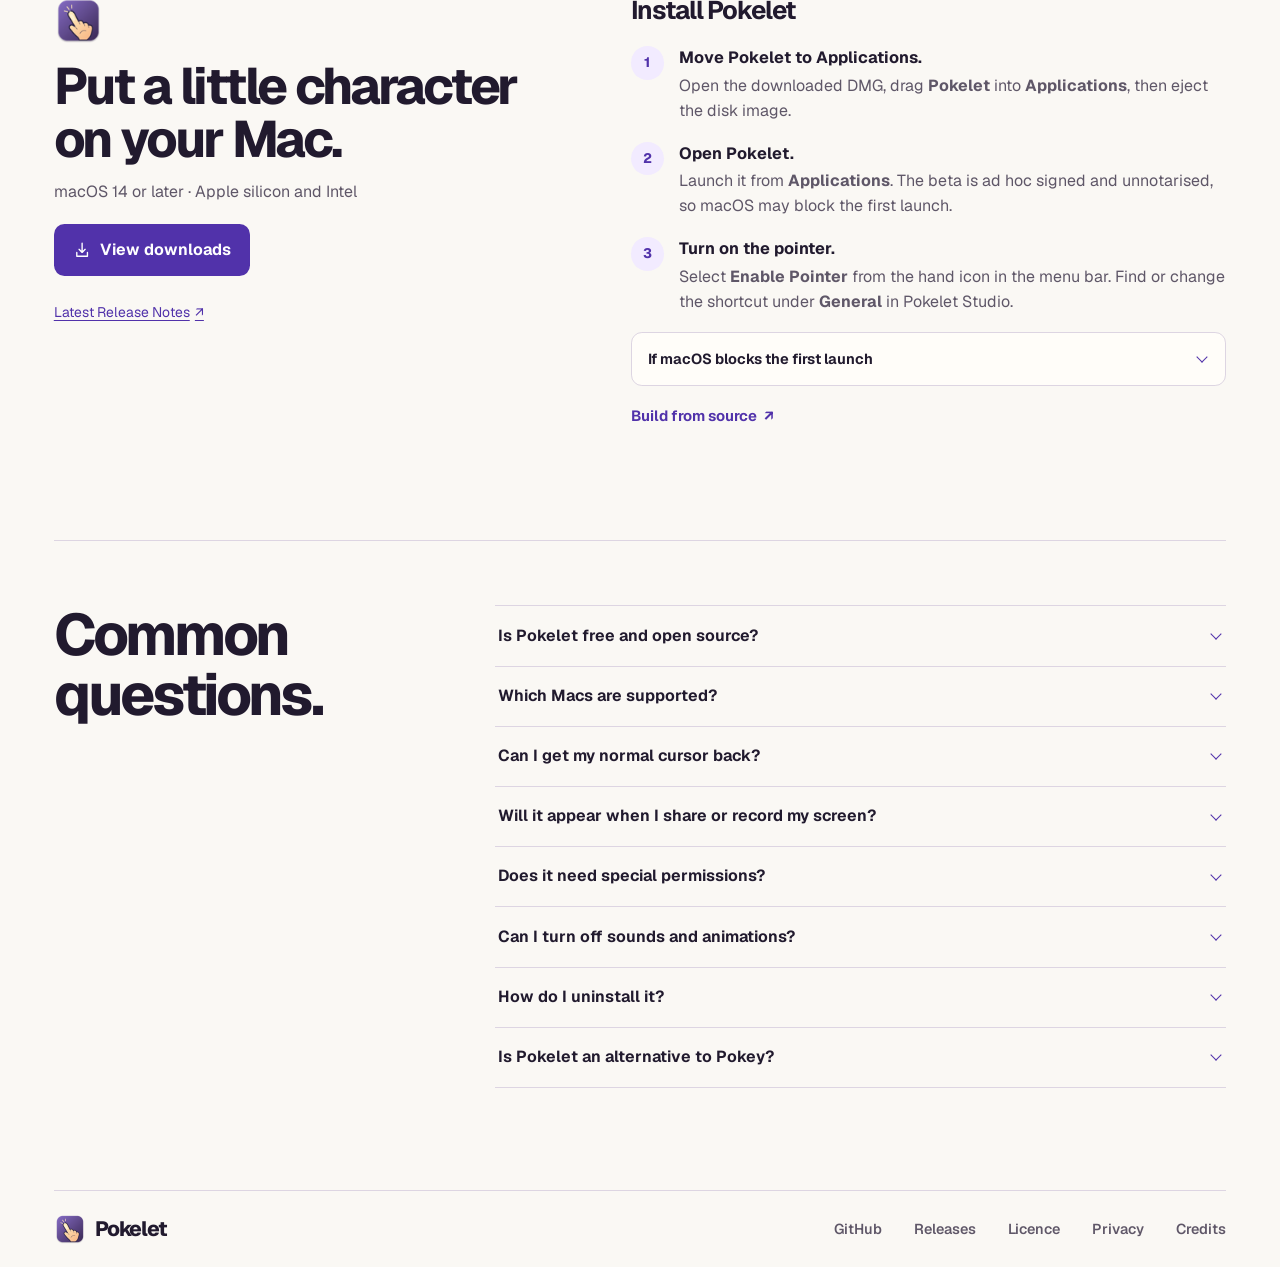
==== commit 933e9fc9: "fix(site): restore contrast for listing label" ====
--- a/docs/site/index.html
+++ b/docs/site/index.html
@@ -123,7 +123,7 @@
             <span class="download-label">Get Pokelet</span>
           </a>
           <button class="text-action hero-picker" type="button" aria-controls="cursor-options" aria-expanded="false" hidden>Try a different cursor <span aria-hidden="true">↗</span></button>
-        </div>      
+        </div>
         <div class="hero-support">
           <p class="hero-note">
             Free and open source
@@ -149,14 +149,14 @@
                 decoding="async"
               />
             </a>
-            <a 
+            <a
               class="hero-listing-link"
-              href="https://www.producthunt.com/products/pokelet?embed=true&amp;utm_source=badge-featured&amp;utm_medium=badge&amp;utm_campaign=badge-pokelet" 
-              target="_blank" 
+              href="https://www.producthunt.com/products/pokelet?embed=true&amp;utm_source=badge-featured&amp;utm_medium=badge&amp;utm_campaign=badge-pokelet"
+              target="_blank"
               rel="noopener noreferrer"
               aria-label="View Pokelet on Product Hunt"
             >
-              <img 
+              <img
                 src="https://api.producthunt.com/widgets/embed-image/v1/featured.svg?post_id=1326610&amp;theme=dark&amp;t=1795424503464"
                 alt="Listed on Product Hunt"
                 width="180"
--- a/docs/site/style.css
+++ b/docs/site/style.css
@@ -267,7 +267,7 @@
 }
 
 .hero-listing-label {
-  color: #aaa0b5;
+  color: var(--muted);
   font-size: 0.75rem;
   font-weight: 500;
   white-space: nowrap;
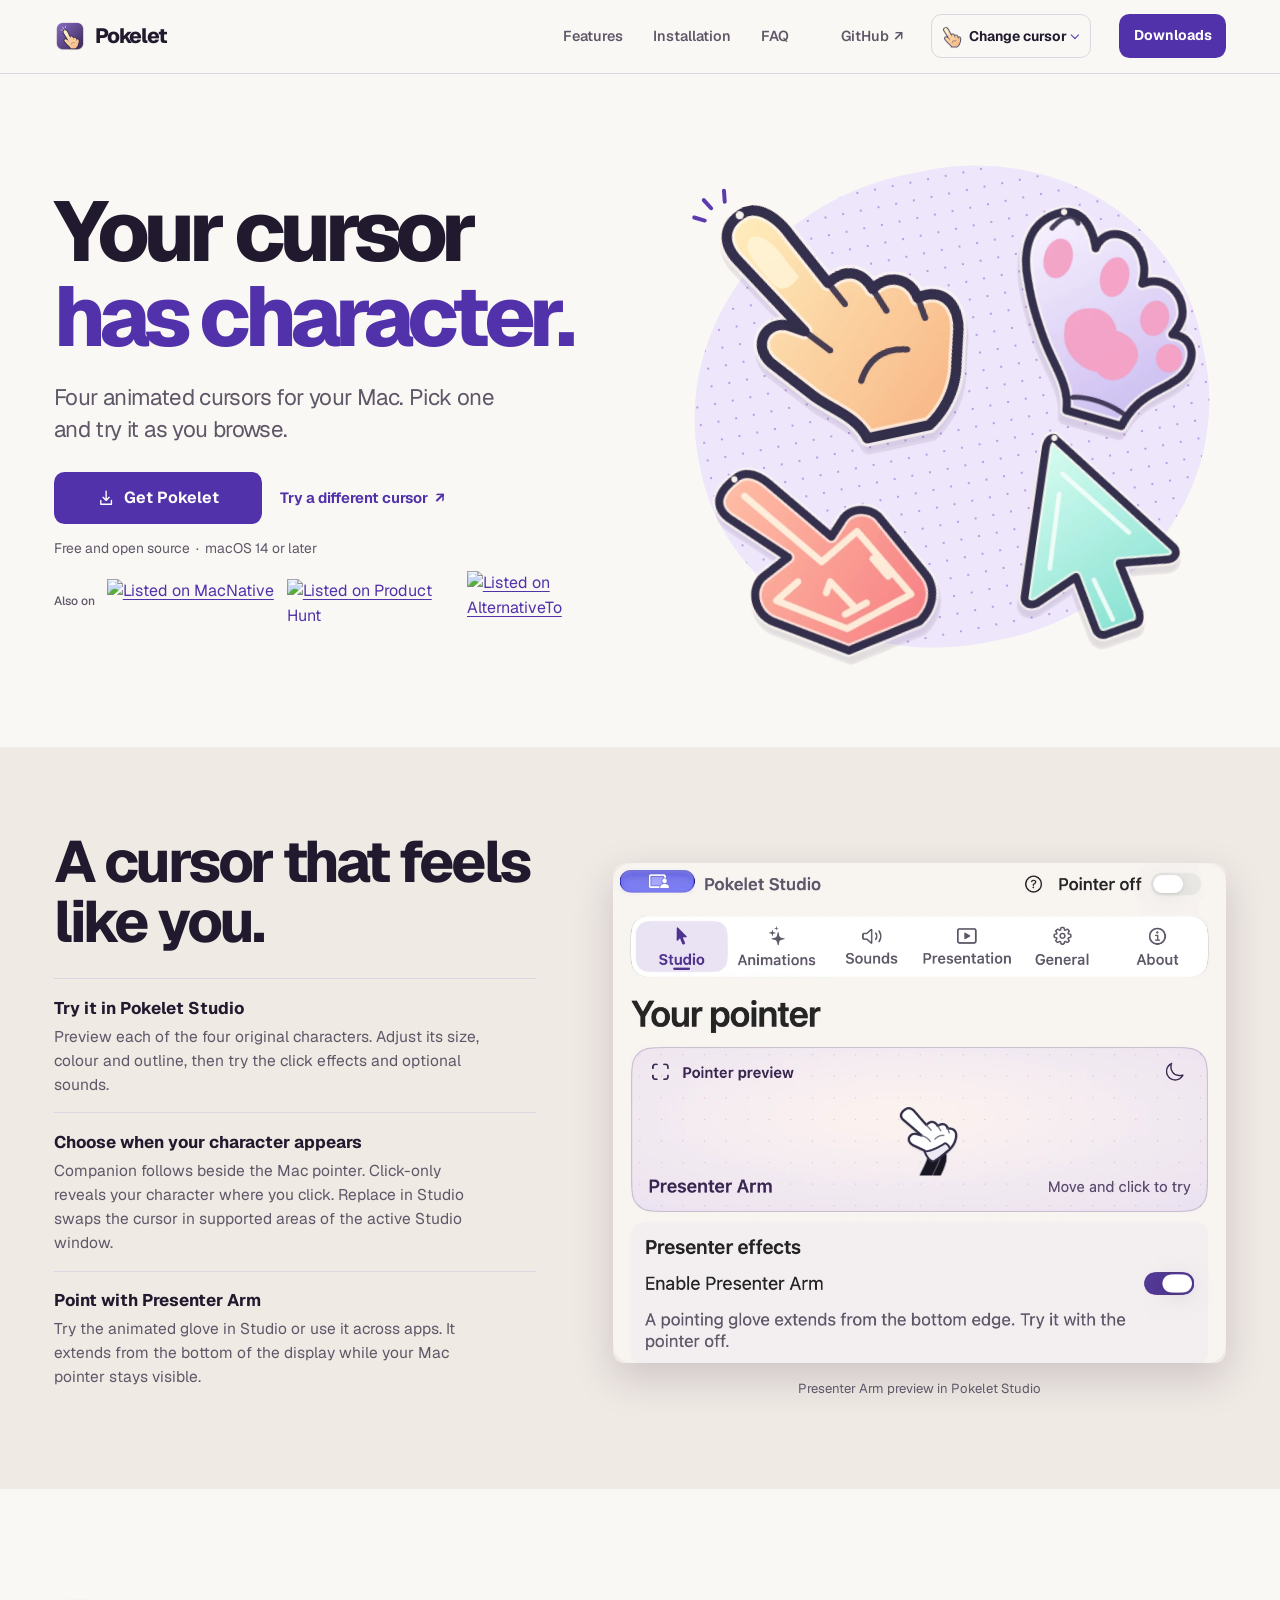
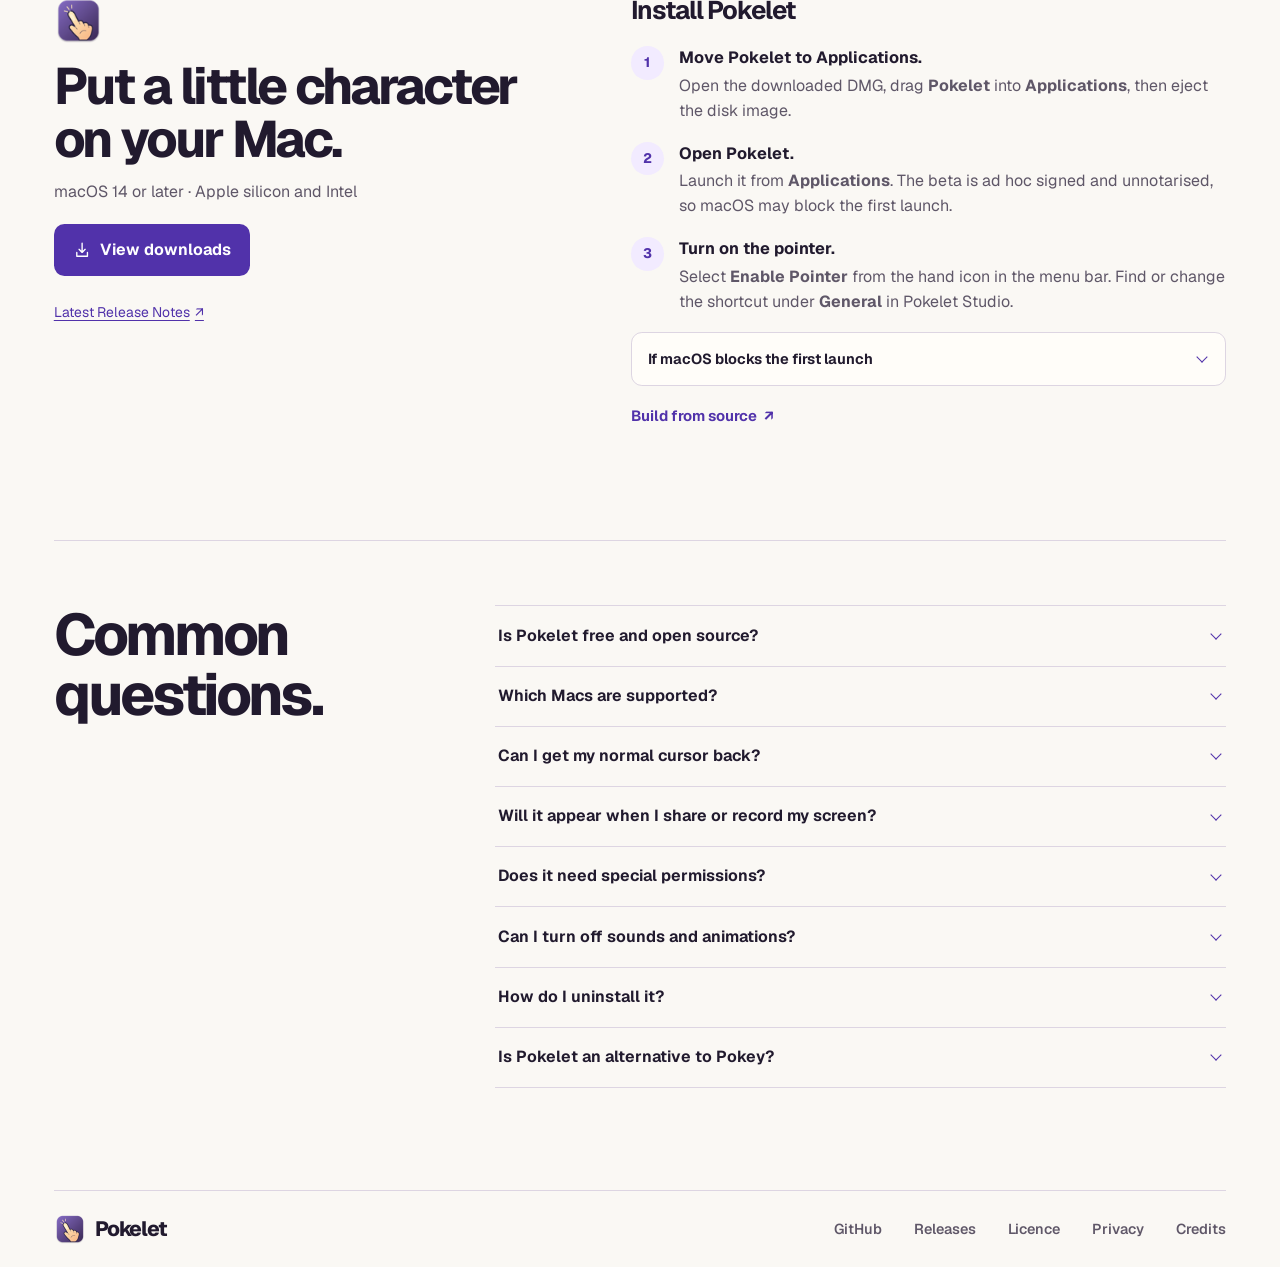
==== commit 9d810789: "docs: update badge dimensions and add AlternativeTo badge in README and index.html" ====
--- a/docs/site/index.html
+++ b/docs/site/index.html
@@ -144,8 +144,8 @@
               <img
                 src="https://macnative.io/badge?kind=listed&amp;theme=dark&amp;slug=pokelet&amp;small=1&amp;rounded=1"
                 alt="Listed on MacNative"
-                width="168"
-                height="44"
+                width="160"
+                height="60"
                 decoding="async"
               />
             </a>
@@ -159,10 +159,26 @@
               <img
                 src="https://api.producthunt.com/widgets/embed-image/v1/featured.svg?post_id=1326610&amp;theme=dark&amp;t=1795424503464"
                 alt="Listed on Product Hunt"
-                width="180"
+                width="160"
                 height="60"
                 decoding="async"
               >
+            </a>
+            <a
+              class="hero-listing-link"
+              href="https://alternativeto.net/software/pokelet/about/?utm_source=badge&utm_medium=referral"
+              target="_blank"
+              rel="noopener noreferrer"
+              aria-label="View Pokelet on AlternativeTo"
+            >
+              <img
+                src="https://alternativeto.net/static/badges/badge-compact-dark.svg"
+                alt="Listed on AlternativeTo"
+                width="140"
+                height="60"
+                style="width: 140px; height: 60px;"
+                decoding="async"
+              />
             </a>
           </div>
         </div>
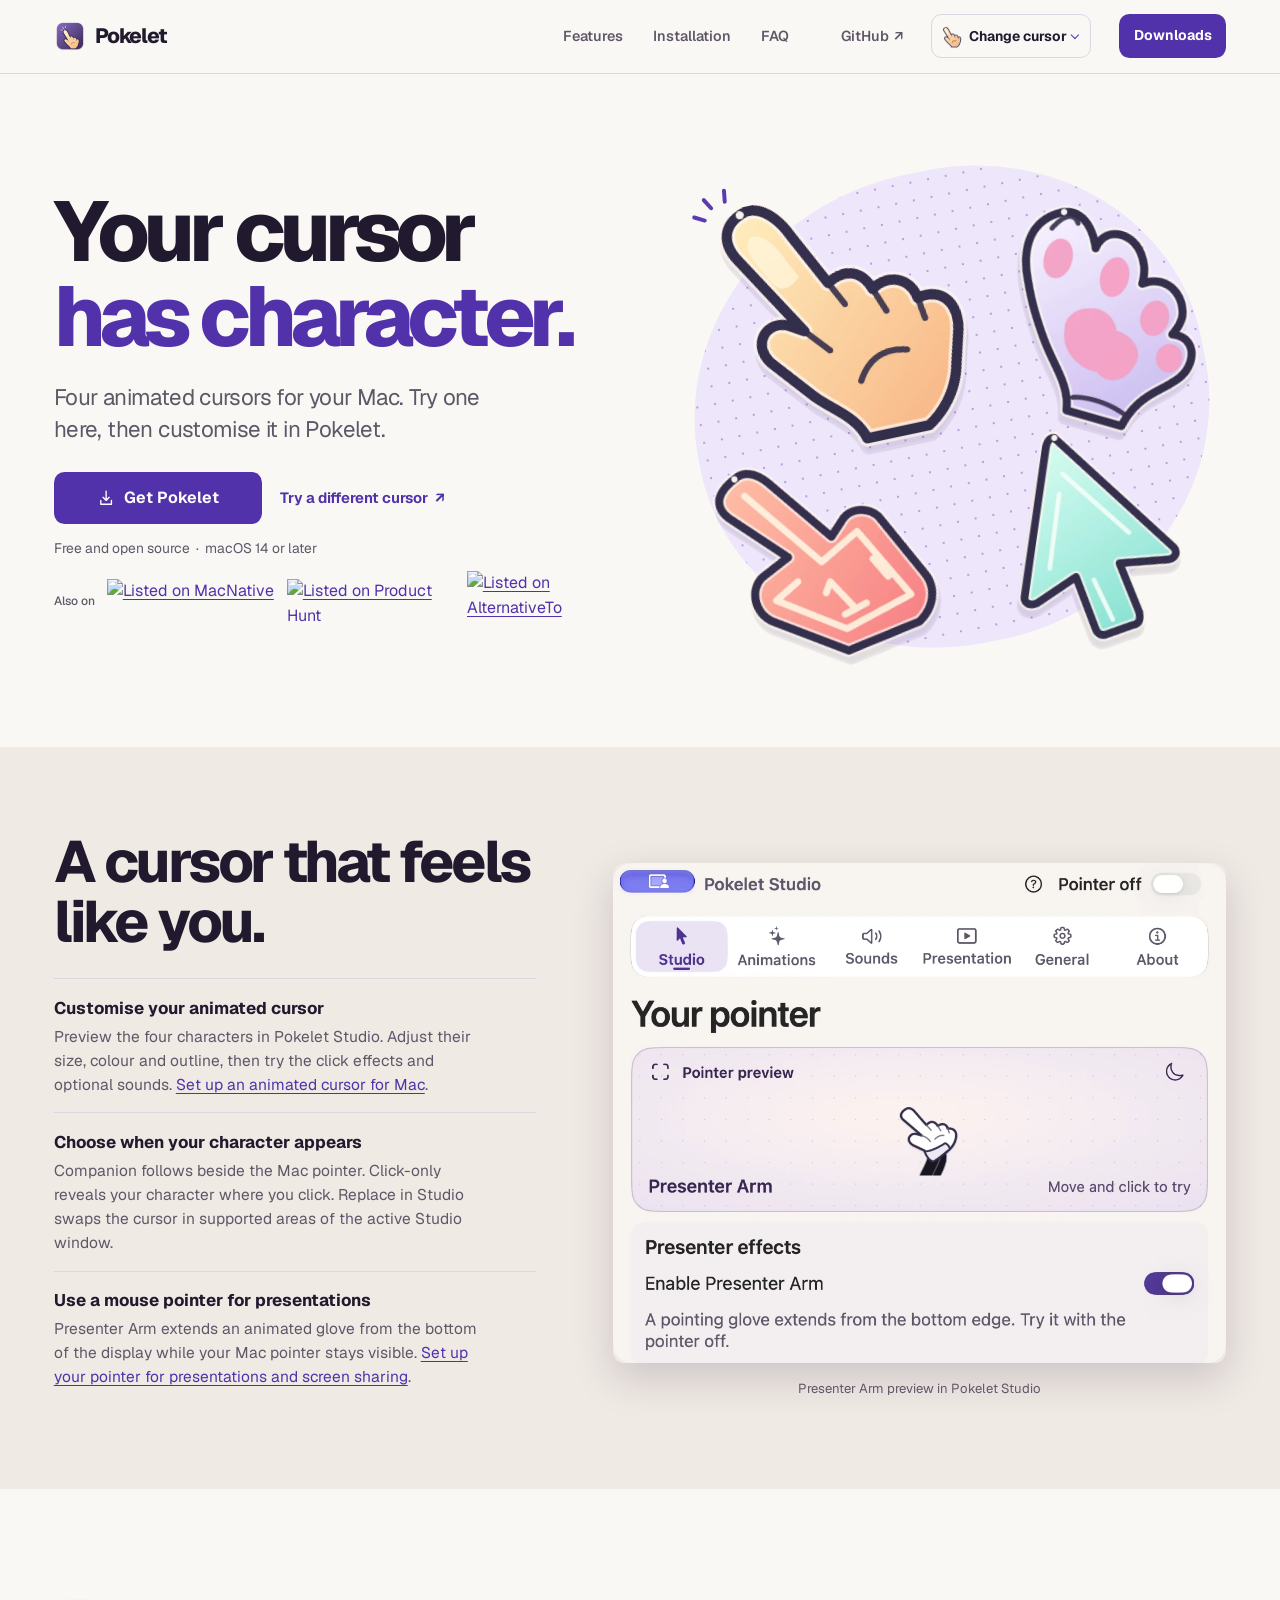
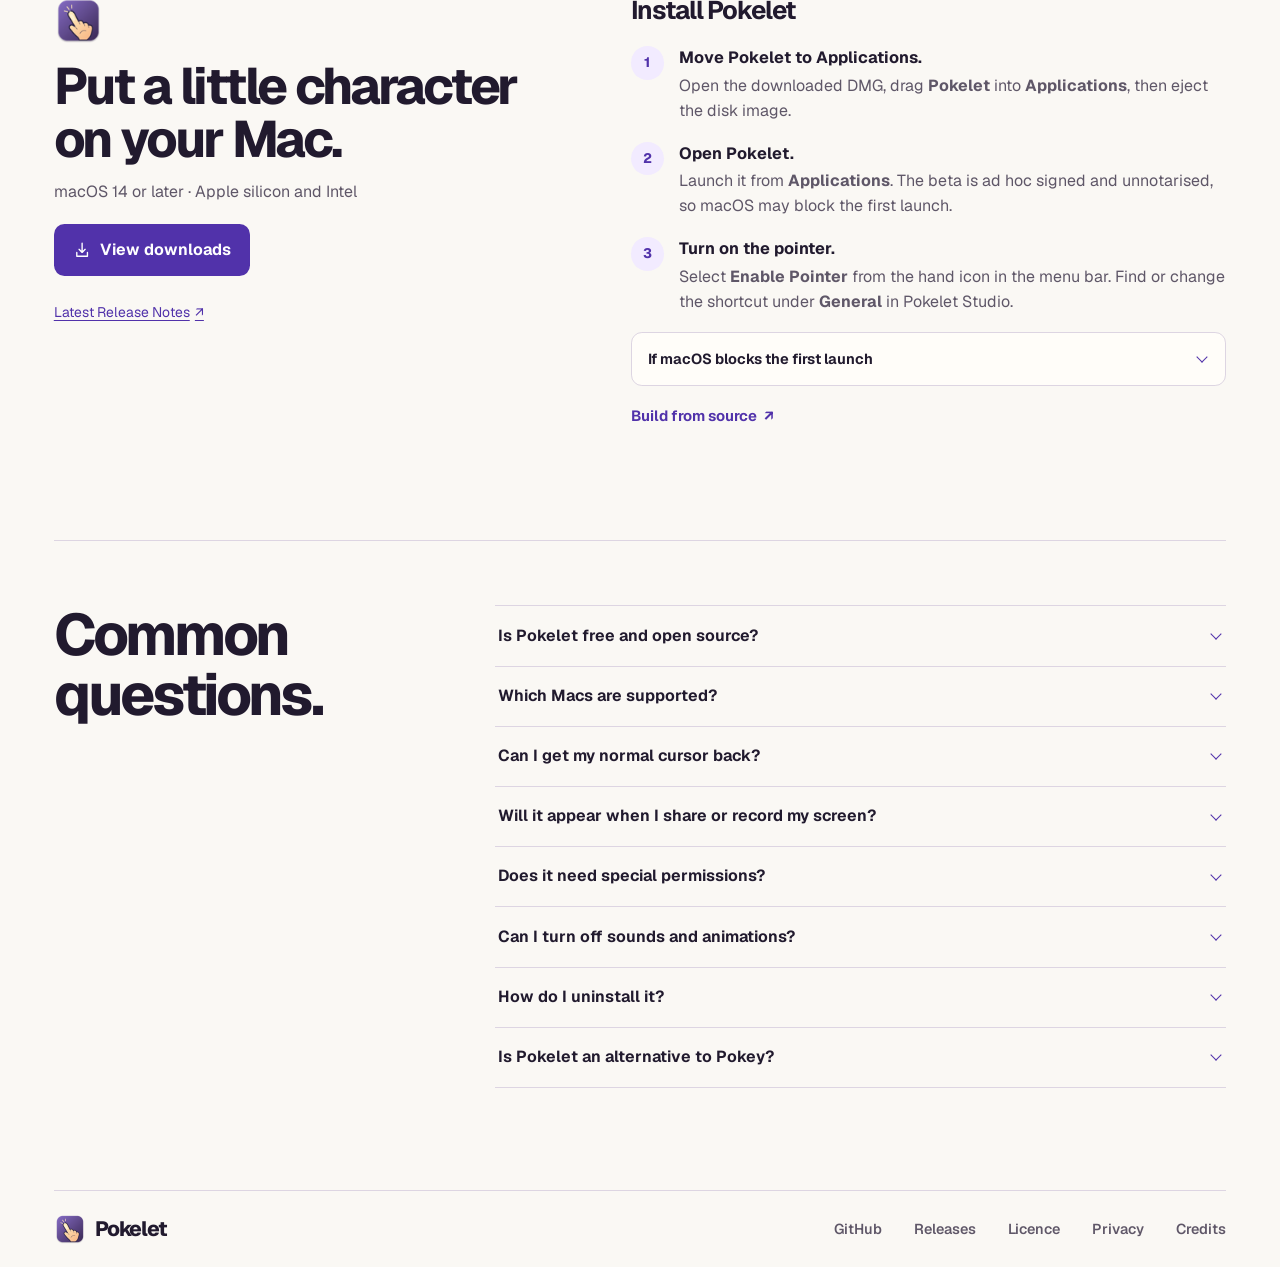
==== commit a830b6df: "feat(site): add Mac cursor guides and improve search metadata" ====
--- a/docs/site/index.html
+++ b/docs/site/index.html
@@ -6,8 +6,8 @@
   <meta name="color-scheme" content="light dark">
   <meta name="theme-color" content="#faf8f4" media="(prefers-color-scheme: light)">
   <meta name="theme-color" content="#1a1622" media="(prefers-color-scheme: dark)">
-  <title>Pokelet · Free animated cursor for macOS</title>
-  <meta name="description" content="Pokelet is a free, open-source animated cursor app for macOS. Try four original cartoon characters, then customise their colours, click reactions and sounds on your Mac.">
+  <title>Free Animated Cursor for Mac | Pokelet</title>
+  <meta name="description" content="Try four animated cursors in your browser. Pokelet is free for Mac and lets you customise your pointer for everyday use, presentations and screen sharing.">
   <link rel="canonical" href="https://smcnab1.github.io/pokelet/">
   <link rel="icon" href="assets/pokelet-icon.png" type="image/png" sizes="64x64">
   <meta property="og:type" content="website">
@@ -20,6 +20,7 @@
   <meta property="og:image:height" content="630">
   <meta property="og:image:alt" content="Pokelet’s four original cursor characters against a lilac dotted backdrop beside the words Your cursor has character.">
   <meta name="twitter:card" content="summary_large_image">
+  <meta name="google-site-verification" content="EWGlsp9qSTP0aY0W-Ioiru48ODEmEVgErgm7REO8boE" />
   <link rel="preload" href="assets/geist.woff2" as="font" type="font/woff2" crossorigin>
   <link rel="stylesheet" href="style.css">
   <link rel="modulepreload" href="cursor.js">
@@ -116,7 +117,7 @@
     <section class="wrap hero" id="try" aria-labelledby="hero-title">
       <div class="hero-copy">
         <h1 id="hero-title">Your cursor <span>has character.</span></h1>
-        <p class="intro">Four animated cursors for your Mac. Pick one and try it as you browse.</p>
+        <p class="intro">Four animated cursors for your Mac. Try one here, then customise it in Pokelet.</p>
         <div class="actions">
           <a class="button" data-download="Download Pokelet" href="https://github.com/smcnab1/pokelet/releases">
             <svg class="icon" viewBox="0 0 24 24" fill="none" stroke="currentColor" stroke-width="1.8" stroke-linecap="round" stroke-linejoin="round" aria-hidden="true"><path d="M12 3v12m-4-4 4 4 4-4M5 15v5h14v-5"/></svg>
@@ -146,6 +147,7 @@
                 alt="Listed on MacNative"
                 width="160"
                 height="60"
+                fetchpriority="low"
                 decoding="async"
               />
             </a>
@@ -161,6 +163,7 @@
                 alt="Listed on Product Hunt"
                 width="160"
                 height="60"
+                fetchpriority="low"
                 decoding="async"
               >
             </a>
@@ -177,6 +180,7 @@
                 width="140"
                 height="60"
                 style="width: 140px; height: 60px;"
+                fetchpriority="low"
                 decoding="async"
               />
             </a>
@@ -208,9 +212,9 @@
         <div class="feature-copy">
           <h2 id="features-title">A cursor that feels like you.</h2>
           <dl class="feature-list">
-            <div><dt>Try it in Pokelet Studio</dt><dd>Preview each of the four original characters. Adjust its size, colour and outline, then try the click effects and optional sounds.</dd></div>
+            <div><dt>Customise your animated cursor</dt><dd>Preview the four characters in Pokelet Studio. Adjust their size, colour and outline, then try the click effects and optional sounds. <a href="animated-cursors-for-mac/">Set up an animated cursor for Mac</a>.</dd></div>
             <div><dt>Choose when your character appears</dt><dd>Companion follows beside the Mac pointer. Click-only reveals your character where you click. Replace in Studio swaps the cursor in supported areas of the active Studio window.</dd></div>
-            <div><dt>Point with Presenter Arm</dt><dd>Try the animated glove in Studio or use it across apps. It extends from the bottom of the display while your Mac pointer stays visible.</dd></div>
+            <div><dt>Use a mouse pointer for presentations</dt><dd>Presenter Arm extends an animated glove from the bottom of the display while your Mac pointer stays visible. <a href="presentation-pointer-for-mac/">Set up your pointer for presentations and screen sharing</a>.</dd></div>
           </dl>
         </div>
         <figure class="settings-figure">
@@ -257,7 +261,7 @@
         <details><summary>Is Pokelet free and open source?</summary><p>Yes. Pokelet is a free native macOS app that runs locally without an account. Its source code is available on GitHub under the <a href="https://github.com/smcnab1/pokelet/blob/main/LICENSE">MIT licence</a>.</p></details>
         <details><summary>Which Macs are supported?</summary><p>Pokelet’s universal build targets macOS 14 Sonoma and later on Apple silicon and Intel. Check the release notes for the requirements of your download. Hands-on testing used an M2 Mac. Intel and older macOS runtime checks are pending. See the <a href="https://github.com/smcnab1/pokelet/blob/main/VERIFICATION.md">verification record</a> for details.</p></details>
         <details><summary>Can I get my normal cursor back?</summary><p>Yes. Companion mode keeps the native cursor visible. Replace in Studio restores the normal cursor when you leave eligible areas of the active Studio window. Switch Pokelet off from the menu bar or with the shortcut shown under <strong>General</strong> in Studio.</p></details>
-        <details><summary>Will it appear when I share or record my screen?</summary><p>Choose the entire display in your sharing or recording app and check that the overlay appears in its preview. Single-window capture generally excludes it. Whole-display recording was verified on one M2 Mac with an earlier build.</p></details>
+        <details><summary>Will it appear when I share or record my screen?</summary><p>Choose the entire display in your sharing or recording app and check whether the overlay appears for viewers or in a test recording. Single-window capture generally excludes it. See the <a href="presentation-pointer-for-mac/#capture">screen capture guide</a> for what to check.</p></details>
         <details><summary>Does it need special permissions?</summary><p>Ordinary pointer features work without Accessibility or Input Monitoring. The optional <strong>Interactive clicks only</strong> sound setting uses Accessibility information. It stays silent if macOS cannot identify the control or Accessibility access is unavailable. Choose <strong>Every click</strong> for regular playback.</p></details>
         <details><summary>Can I turn off sounds and animations?</summary><p>Yes. Sounds start off and can be switched off again in <strong>Sounds</strong>. Turn off click effects in <strong>Animations</strong>. Pokelet also follows the macOS Reduce Motion setting.</p></details>
         <details><summary>How do I uninstall it?</summary><p>To clear preferences, remove imported audio and disable launch at login, first choose <strong>General → Reset Settings…</strong> in Pokelet Studio. Then choose <strong>Quit Pokelet</strong> from the menu and move Pokelet from <strong>Applications</strong> to the Bin.</p></details>
--- a/docs/site/style.css
+++ b/docs/site/style.css
@@ -524,6 +524,26 @@
 }
 .site-footer nav { gap: .05rem clamp(.8rem, 2.7vw, 2rem); }
 
+.guide-header .header-inner {
+  grid-template-columns: 1fr auto;
+  grid-template-areas: "brand download";
+}
+.guide { max-width: 54rem; padding-block: var(--section); }
+.guide h1 {
+  max-width: 19ch;
+  font-size: clamp(2.55rem, 6.6vw, 5rem);
+  letter-spacing: -.06em;
+  text-wrap: balance;
+}
+.guide .intro { max-width: 52ch; }
+.guide section { margin-top: clamp(2.5rem, 6vw, 4rem); }
+.guide h2 { font-size: clamp(1.75rem, 3.8vw, 2.65rem); margin-bottom: .9rem; }
+.guide section > p, .guide li, .guide .feature-list dd { max-width: 67ch; }
+.guide section > p + p { margin-top: .8rem; }
+.guide ol { padding-inline-start: 1.6rem; color: var(--muted); }
+.guide li + li { margin-top: .65rem; }
+.guide li::marker { color: var(--accent); font-weight: 710; }
+
 @media (max-width: 60rem) {
   .hero { gap: 1.25rem; }
 }
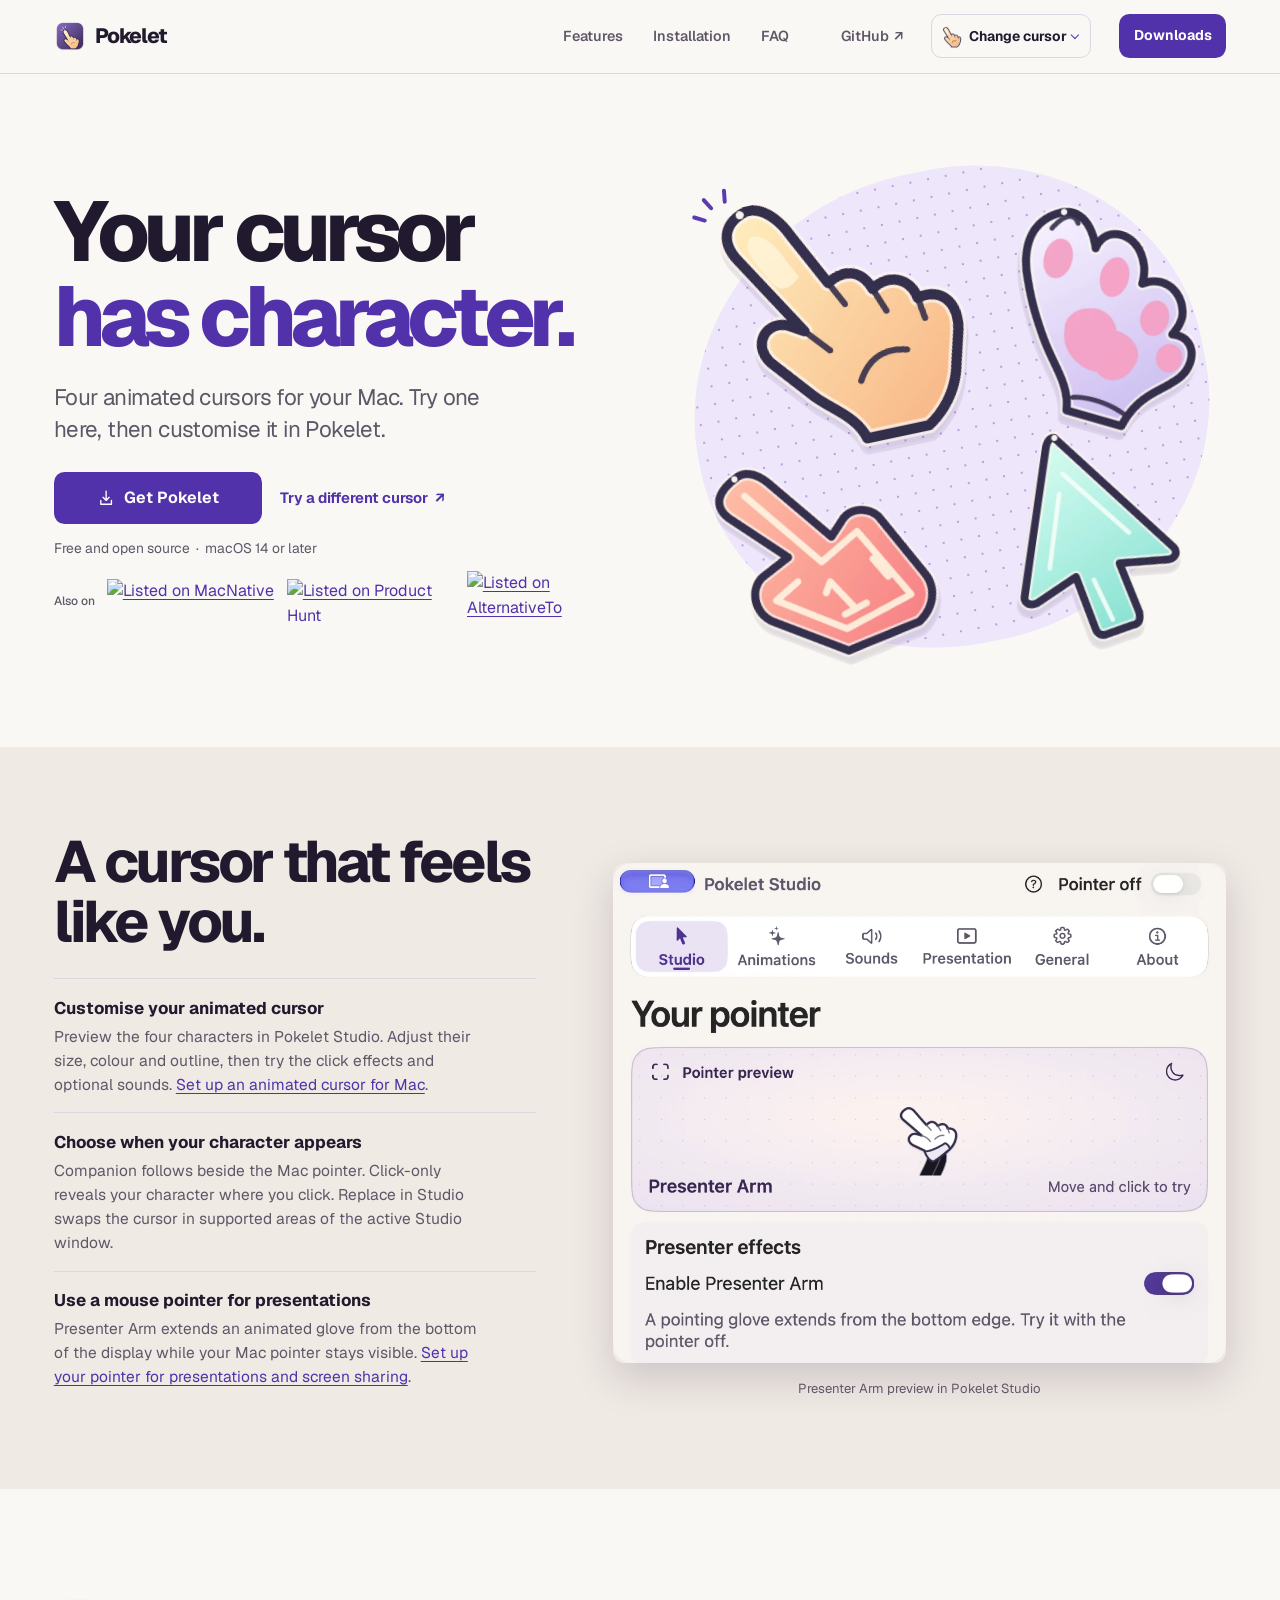
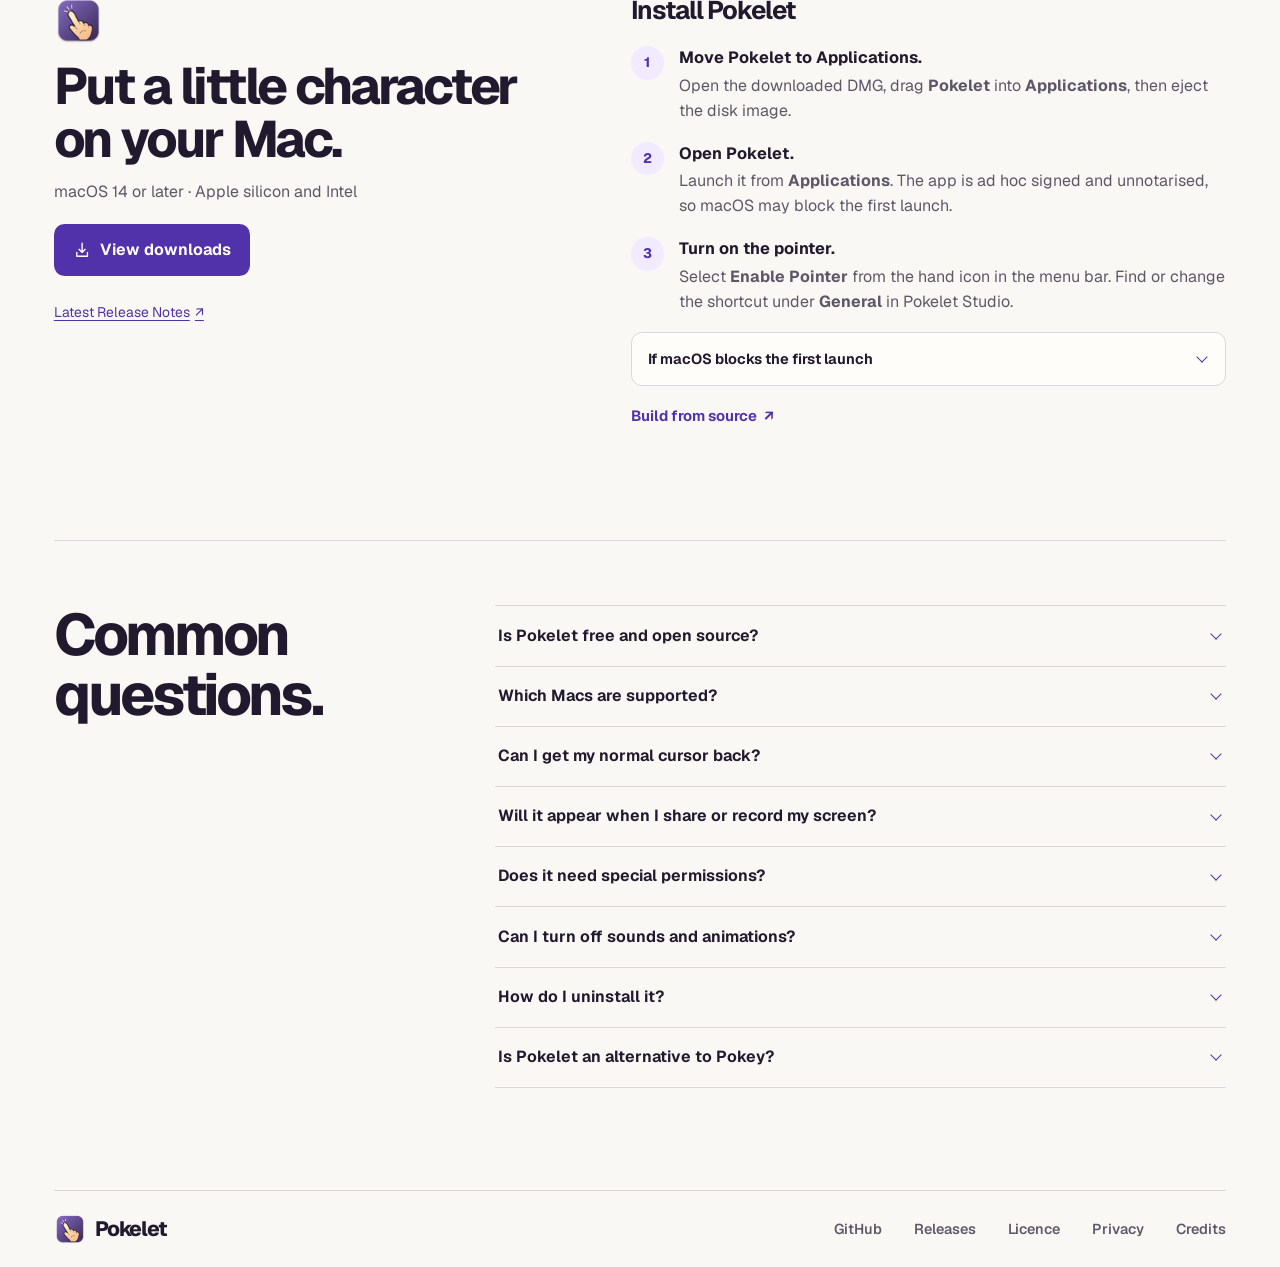
==== commit 8e9f122a: "feat(site): prefer stable downloads and explain beta migration" ====
--- a/docs/site/index.html
+++ b/docs/site/index.html
@@ -242,7 +242,7 @@
         <h3>Install Pokelet</h3>
         <ol class="steps">
           <li><span class="step-number" aria-hidden="true">1</span><strong>Move Pokelet to Applications.</strong><p>Open the downloaded DMG, drag <strong>Pokelet</strong> into <strong>Applications</strong>, then eject the disk image.</p></li>
-          <li><span class="step-number" aria-hidden="true">2</span><strong>Open Pokelet.</strong><p>Launch it from <strong>Applications</strong>. The beta is ad hoc signed and unnotarised, so macOS may block the first launch.</p></li>
+          <li><span class="step-number" aria-hidden="true">2</span><strong>Open Pokelet.</strong><p>Launch it from <strong>Applications</strong>. The app is ad hoc signed and unnotarised, so macOS may block the first launch.</p></li>
           <li><span class="step-number" aria-hidden="true">3</span><strong>Turn on the pointer.</strong><p>Select <strong>Enable Pointer</strong> from the hand icon in the menu bar. Find or change the shortcut under <strong>General</strong> in Pokelet Studio.</p></li>
         </ol>
         <details class="install-note">
@@ -279,7 +279,7 @@
       <a href="https://github.com/smcnab1/pokelet">GitHub</a>
       <a href="https://github.com/smcnab1/pokelet/releases">Releases</a>
       <a href="https://github.com/smcnab1/pokelet/blob/main/LICENSE">Licence</a>
-      <a href="https://github.com/smcnab1/pokelet/blob/main/PRIVACY.md">Privacy</a>
+      <a href="privacy/">Privacy</a>
       <a href="https://github.com/smcnab1/pokelet/blob/main/THIRD_PARTY_NOTICES.md">Credits</a>
     </nav>
   </footer>
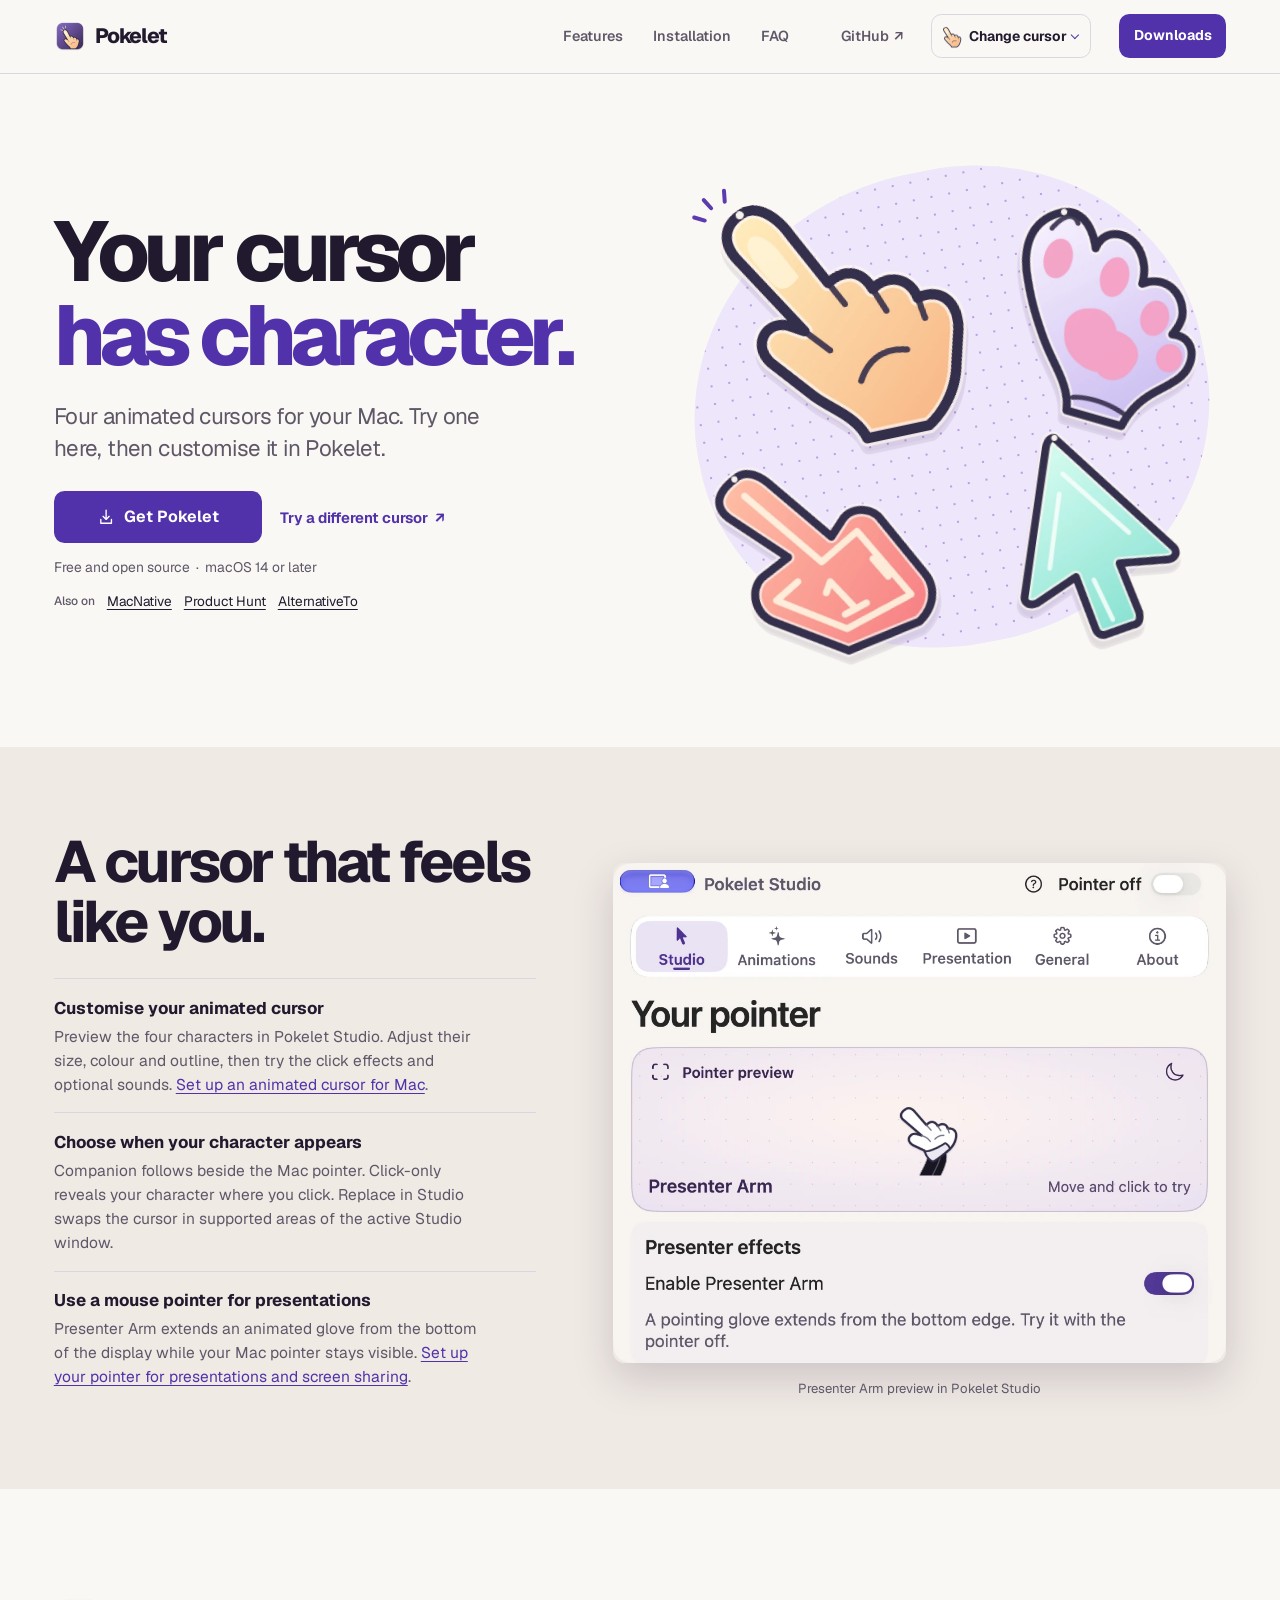
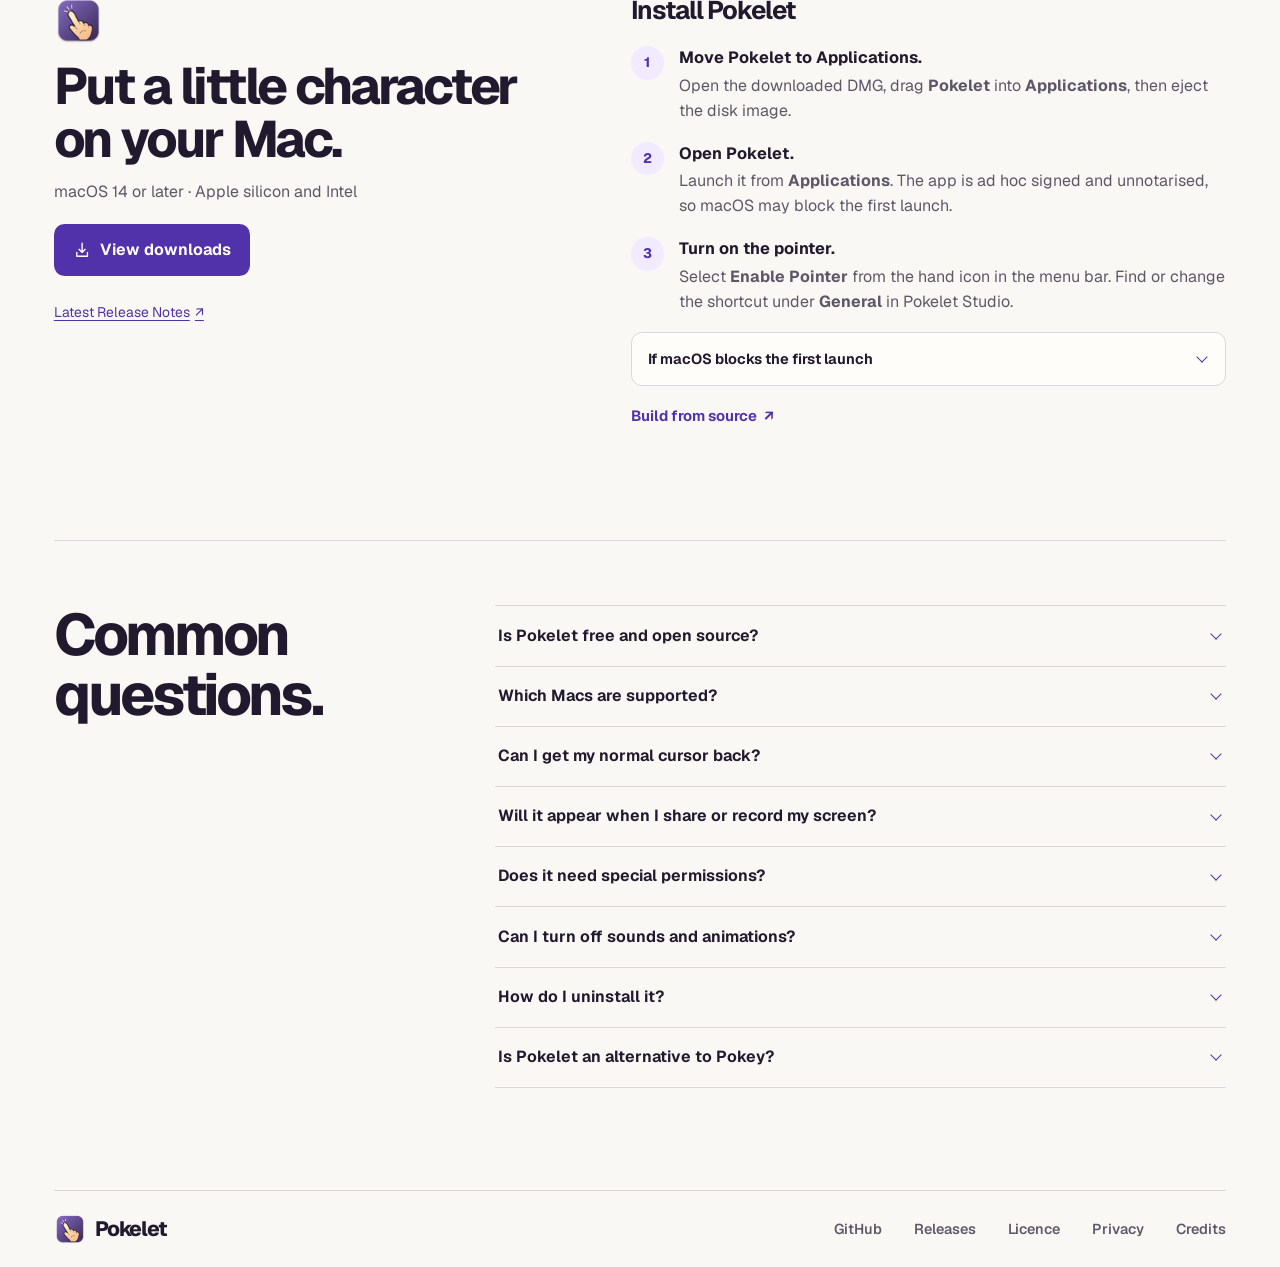
==== commit 3fe8731a: "fix(site): avoid third-party badge requests and explain complaints" ====
--- a/docs/site/index.html
+++ b/docs/site/index.html
@@ -135,55 +135,9 @@
           <div class="hero-listing">
             <span class="hero-listing-label">Also on</span>
 
-            <a
-              class="hero-listing-link"
-              href="https://macnative.io/apps/pokelet?utm_source=macnative-badge&utm_medium=referral"
-              target="_blank"
-              rel="noopener noreferrer"
-              aria-label="View Pokelet on MacNative"
-            >
-              <img
-                src="https://macnative.io/badge?kind=listed&amp;theme=dark&amp;slug=pokelet&amp;small=1&amp;rounded=1"
-                alt="Listed on MacNative"
-                width="160"
-                height="60"
-                fetchpriority="low"
-                decoding="async"
-              />
-            </a>
-            <a
-              class="hero-listing-link"
-              href="https://www.producthunt.com/products/pokelet?embed=true&amp;utm_source=badge-featured&amp;utm_medium=badge&amp;utm_campaign=badge-pokelet"
-              target="_blank"
-              rel="noopener noreferrer"
-              aria-label="View Pokelet on Product Hunt"
-            >
-              <img
-                src="https://api.producthunt.com/widgets/embed-image/v1/featured.svg?post_id=1326610&amp;theme=dark&amp;t=1795424503464"
-                alt="Listed on Product Hunt"
-                width="160"
-                height="60"
-                fetchpriority="low"
-                decoding="async"
-              >
-            </a>
-            <a
-              class="hero-listing-link"
-              href="https://alternativeto.net/software/pokelet/about/?utm_source=badge&utm_medium=referral"
-              target="_blank"
-              rel="noopener noreferrer"
-              aria-label="View Pokelet on AlternativeTo"
-            >
-              <img
-                src="https://alternativeto.net/static/badges/badge-compact-dark.svg"
-                alt="Listed on AlternativeTo"
-                width="140"
-                height="60"
-                style="width: 140px; height: 60px;"
-                fetchpriority="low"
-                decoding="async"
-              />
-            </a>
+            <a class="hero-listing-link" href="https://macnative.io/apps/pokelet" target="_blank" rel="noopener noreferrer">MacNative</a>
+            <a class="hero-listing-link" href="https://www.producthunt.com/products/pokelet" target="_blank" rel="noopener noreferrer">Product Hunt</a>
+            <a class="hero-listing-link" href="https://alternativeto.net/software/pokelet/about/" target="_blank" rel="noopener noreferrer">AlternativeTo</a>
           </div>
         </div>
       </div>
--- a/docs/site/style.css
+++ b/docs/site/style.css
@@ -274,36 +274,13 @@
 }
 
 .hero-listing-link {
-  display: inline-flex;
-  align-items: center;
-  border-radius: 999px;
-  transition:
-    transform 180ms ease,
-    filter 180ms ease;
-}
-
-.hero-listing-link img {
-  display: block;
-  width: 168px;
-  height: 44px;
-}
-
-@media (hover: hover) {
-  .hero-listing-link:hover {
-    transform: translateY(-2px);
-    filter: brightness(1.15);
-  }
-}
-
+  color: inherit;
+  font-size: 0.85rem;
+  text-underline-offset: 0.2em;
+}
 .hero-listing-link:focus-visible {
   outline: 2px solid #c9a9f3;
   outline-offset: 4px;
-}
-
-@media (prefers-reduced-motion: reduce) {
-  .hero-listing-link {
-    transition: none;
-  }
 }
 
 .cursor-picker { grid-area: cursor; }
